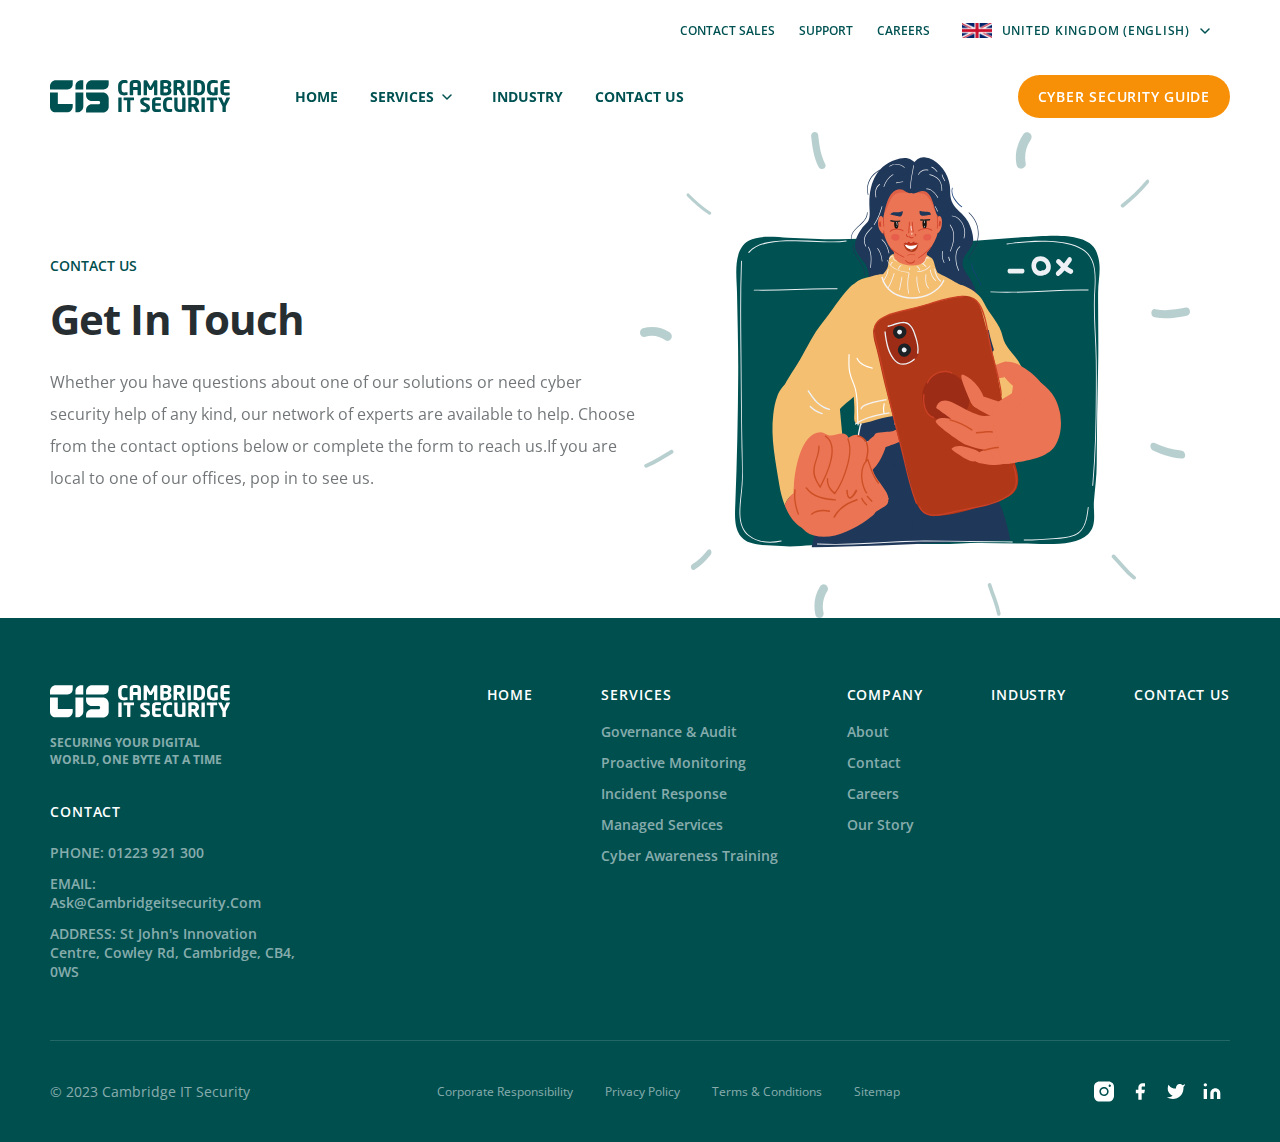
==== assets/pages/contact-us.html @ 880ae060 "#" ====
<!DOCTYPE html>
<html lang="en">

<head>
    <meta charset="UTF-8">
    <meta http-equiv="X-UA-Compatible" content="IE=edge">
    <meta name="viewport" content="width=device-width, initial-scale=1.0">
    <title>Cambridge It Security</title>
    <link rel="stylesheet" href="../scss/main.css">
</head>

<body class="dark">
    <svg xmlns="http://www.w3.org/2000/svg" style="display: none;">

        <symbol id="arrow_bottom" viewBox="0 0 10 6" fill="none">
            <path d="M1 1L5 5L9 1" stroke="currentColor" stroke-width="1.5" stroke-linecap="round"
                stroke-linejoin="round" />
        </symbol>
        <symbol id="arrow_top" viewBox="0 0 21 20" fill="none">
            <path d="M15.2363 12.5L10.2363 7.5L5.23633 12.5" stroke="currentColor" stroke-width="1.66667"
                stroke-linecap="round" stroke-linejoin="round" />
        </symbol>

        <!-- 
            usage
            <svg width="12" height="19">
                <use xlink:href="#facebook"></use>
            </svg>
         -->
    </svg>
    <div class="top_header">
        <div class="container">
            <div class="wrapper">
                <div class="top_links">
                    <a href="">contact sales</a>
                    <a href="">support</a>
                    <a href="">careers</a>
                </div>
                <div class="select_language">
                    <div class="btn">
                        <div class="flag">
                            <img src="../images/flag-en.png" alt="">
                        </div>
                        <span>united kingdom (English)</span>
                        <div class="arrow">
                            <svg width="10" height="6">
                                <use xlink:href="#arrow_bottom"></use>
                            </svg>
                        </div>
                    </div>
                    <ul class="dropdown">
                        <li>
                            <a href="">united kingdom (English)</a>
                        </li>
                        <li>
                            <a href="">united kingdom (English)</a>
                        </li>
                        <li>
                            <a href="">united kingdom (English)</a>
                        </li>
                    </ul>
                </div>
            </div>
        </div>
    </div>
    <header class="site_header">
        <div class="container">
            <div class="wrapper">
                <div class="toggle">
                    <span class="bars">
                        <span class="bar"></span><span class="bar"></span><span class="bar"></span>
                    </span>
                </div>
                <a href="../../index.html" class="site_logo">
                    <img src="../images/logo-light.svg" alt="">
                </a>
                <ul class="navbar">
                    <li class="nav_item">
                        <a href="../../index.html" class="nav_link">home</a>
                    </li>
                    <li class="nav_item">
                        <a href="./contact-us.html" class="nav_link">services
                            <div class="arrow">
                                <svg width="10" height="6">
                                    <use xlink:href="#arrow_bottom"></use>
                                </svg>
                            </div>
                            <div class="mega_menu">

                            </div>
                        </a>
                        <div class="dropdown"></div>
                    </li>
                    <li class="nav_item">
                        <a href="./industry.html" class="nav_link">Industry</a>
                    </li>
                    <li class="nav_item">
                        <a href="./contact-us.html" class="nav_link">contact us</a>
                    </li>
                </ul>
                <a href="" class="btn orange orange guide_btn">cyber security guide</a>
            </div>
        </div>
    </header>
    <div class="mobile_menu">
        <div class="inner">
            <div class="top">
                <div class="close_btn">
                    <svg xmlns="http://www.w3.org/2000/svg" width="20" viewBox="0 0 24 24" fill="none">
                        <g id="Menu / Close_LG">
                            <path id="Vector" d="M21 21L12 12M12 12L3 3M12 12L21.0001 3M12 12L3 21.0001"
                                stroke="#000000" stroke-width="2" stroke-linecap="round" stroke-linejoin="round" />
                        </g>
                    </svg>
                </div>
                <a href="" class="logo">
                    <img src="../images/logo-dark.svg" alt="">
                </a>
            </div>
            <div class="center">
                <div class="search_bar">
                    <form action="">
                        <div class="form_wrap">
                            <input type="search" placeholder="Ara..." value="">
                            <button type="submit">
                                <svg xmlns="http://www.w3.org/2000/svg" xmlns:xlink="http://www.w3.org/1999/xlink"
                                    width="20" version="1.1" x="0px" y="0px" viewBox="0 0 512 512" class="">
                                    <path
                                        d="M225.474,0C101.151,0,0,101.151,0,225.474c0,124.33,101.151,225.474,225.474,225.474    c124.33,0,225.474-101.144,225.474-225.474C450.948,101.151,349.804,0,225.474,0z M225.474,409.323    c-101.373,0-183.848-82.475-183.848-183.848S124.101,41.626,225.474,41.626s183.848,82.475,183.848,183.848    S326.847,409.323,225.474,409.323z"
                                        fill="currentColor" />
                                    <path
                                        d="M505.902,476.472L386.574,357.144c-8.131-8.131-21.299-8.131-29.43,0c-8.131,8.124-8.131,21.306,0,29.43l119.328,119.328    c4.065,4.065,9.387,6.098,14.715,6.098c5.321,0,10.649-2.033,14.715-6.098C514.033,497.778,514.033,484.596,505.902,476.472z"
                                        fill="currentColor" />
                                </svg>
                            </button>
                        </div>
                    </form>
                </div>
                <ul class="menu">
                    <li class="nav_item">
                        <a href="" class="nav_link">Lorem ipsum</a>
                    </li>
                    <li class="nav_item">
                        <a href="" class="nav_link">Lorem ipsum</a>
                    </li>
                    <li class="nav_item">
                        <a href="" class="nav_link">Lorem ipsum</a>
                    </li>
                    <li class="nav_item">
                        <a href="" class="nav_link">Lorem ipsum</a>
                    </li>
                    <li class="nav_item">
                        <a href="" class="nav_link">Lorem ipsum</a>
                    </li>
                    <li class="nav_item">
                        <a href="" class="nav_link">Lorem ipsum</a>
                    </li>
                </ul>
            </div>
        </div>
    </div>
    <main>
        <section class="getInTouch">
            <div class="container">
                <div class="wrapper">
                    <div class="col">
                        <div class="sec_title">
                            <h5>contact us</h5>
                            <h1>Get In Touch</h1>
                            <p>Whether you have questions about one of our solutions or need cyber security help of any
                                kind, our network of experts are available to help. Choose from the contact options
                                below or complete the form to reach us.If you are local to one of our offices, pop in to
                                see us.</p>
                        </div>
                    </div>
                    <div class="col">
                        <div class="image">
                            <img src="../images/contact.svg" alt="">
                        </div>
                    </div>
                </div>
            </div>
        </section>
    </main>
    <footer class="site_footer">
        <div class="foot_main">
            <div class="container">
                <div class="wrapper">
                    <div class="col first">
                        <div class="brand">
                            <img src="../images/logo-light.svg" alt="">
                            <p>Securing your digital <br> world, one byte at a time</p>
                        </div>
                        <div class="contactInfo">
                            <h5>cONTACT</h5>
                            <a href="">PHONE: 01223 921 300</a>
                            <a href="">EMAIL: ask@cambridgeitsecurity.com</a>
                            <p>ADDRESS: St John's innovation Centre, cowley rd, cambridge, cB4, 0WS</p>
                        </div>
                    </div>
                    <div class="col last">
                        <div class="menuItems">
                            <div class="menu">
                                <h5>home</h5>
                            </div>
                            <div class="menu">
                                <h5>servıces</h5>
                                <ul>
                                    <li>
                                        <a href="">Governance & Audit</a>
                                    </li>
                                    <li>
                                        <a href="">Proactive Monitoring</a>
                                    </li>
                                    <li>
                                        <a href="">Incident Response</a>
                                    </li>
                                    <li>
                                        <a href="">Managed Services</a>
                                    </li>
                                    <li>
                                        <a href="">Cyber Awareness Training</a>
                                    </li>
                                </ul>
                            </div>
                            <div class="menu">
                                <h5>Company</h5>
                                <ul>
                                    <li><a href="">About</a></li>
                                    <li><a href="">Contact</a></li>
                                    <li><a href="">Careers</a></li>
                                    <li><a href="">Our Story</a></li>
                                </ul>
                            </div>
                            <div class="menu">
                                <h5>Industry</h5>
                            </div>
                            <div class="menu">
                                <h5>contact us</h5>
                            </div>
                        </div>
                    </div>
                </div>
            </div>
        </div>
        <div class="foot_bottom">
            <div class="container">
                <div class="wrapper">
                    <div class="copyright">
                        <p>© 2023 cambridge ıT Security</p>
                    </div>
                    <ul class="bottomMenu">
                        <li>
                            <a href="">corporate Responsibility</a>
                        </li>
                        <li>
                            <a href="">privacy policy</a>
                        </li>
                        <li>
                            <a href="">terms & conditions</a>
                        </li>
                        <li>
                            <a href="">Sitemap</a>
                        </li>
                    </ul>
                    <div class="socialMedia">
                        <a href="">
                            <svg width="20" height="21" viewBox="0 0 20 21" fill="none"
                                xmlns="http://www.w3.org/2000/svg">
                                <path
                                    d="M14.6154 0.5H5.38461C3.957 0.501527 2.58828 1.06932 1.5788 2.0788C0.569324 3.08828 0.00152714 4.457 0 5.88461V15.1154C0.00152714 16.543 0.569324 17.9117 1.5788 18.9212C2.58828 19.9307 3.957 20.4985 5.38461 20.5H14.6154C16.043 20.4985 17.4117 19.9307 18.4212 18.9212C19.4307 17.9117 19.9985 16.543 20 15.1154V5.88461C19.9985 4.457 19.4307 3.08828 18.4212 2.0788C17.4117 1.06932 16.043 0.501527 14.6154 0.5ZM10 15.1154C9.08716 15.1154 8.19483 14.8447 7.43583 14.3376C6.67683 13.8304 6.08527 13.1096 5.73594 12.2662C5.38661 11.4229 5.29521 10.4949 5.4733 9.59958C5.65138 8.70429 6.09096 7.8819 6.73643 7.23643C7.3819 6.59096 8.20429 6.15138 9.09958 5.9733C9.99488 5.79521 10.9229 5.88661 11.7662 6.23594C12.6096 6.58527 13.3304 7.17683 13.8376 7.93583C14.3447 8.69483 14.6154 9.58716 14.6154 10.5C14.6141 11.7237 14.1274 12.8969 13.2622 13.7622C12.3969 14.6274 11.2237 15.1141 10 15.1154ZM15.7692 5.88461C15.541 5.88461 15.3179 5.81694 15.1282 5.69016C14.9384 5.56337 14.7905 5.38316 14.7032 5.17233C14.6159 4.96149 14.593 4.72949 14.6376 4.50566C14.6821 4.28184 14.792 4.07625 14.9533 3.91488C15.1147 3.75351 15.3203 3.64362 15.5441 3.59909C15.768 3.55457 15.9999 3.57742 16.2108 3.66475C16.4216 3.75209 16.6018 3.89998 16.7286 4.08973C16.8554 4.27948 16.9231 4.50256 16.9231 4.73077C16.9231 5.03679 16.8015 5.33027 16.5851 5.54666C16.3687 5.76305 16.0752 5.88461 15.7692 5.88461ZM13.0769 10.5C13.0769 11.1086 12.8965 11.7034 12.5584 12.2094C12.2203 12.7154 11.7397 13.1098 11.1775 13.3427C10.6153 13.5756 9.99659 13.6365 9.39972 13.5178C8.80286 13.3991 8.2546 13.106 7.82429 12.6757C7.39397 12.2454 7.10092 11.6971 6.9822 11.1003C6.86347 10.5034 6.92441 9.88475 7.15729 9.32251C7.39018 8.76028 7.78456 8.27973 8.29055 7.94163C8.79655 7.60354 9.39144 7.42308 10 7.42308C10.8161 7.42308 11.5987 7.74725 12.1757 8.32429C12.7527 8.90132 13.0769 9.68395 13.0769 10.5Z"
                                    fill="white" />
                            </svg>
                        </a>
                        <a href="">
                            <svg width="20" height="21" viewBox="0 0 20 21" fill="none"
                                xmlns="http://www.w3.org/2000/svg">
                                <path
                                    d="M15.0007 2.16699H12.5007C11.3956 2.16699 10.3358 2.60598 9.55437 3.38738C8.77297 4.16878 8.33398 5.22859 8.33398 6.33366V8.83366H5.83398V12.167H8.33398V18.8337H11.6673V12.167H14.1673L15.0007 8.83366H11.6673V6.33366C11.6673 6.11265 11.7551 5.90068 11.9114 5.7444C12.0677 5.58812 12.2796 5.50033 12.5007 5.50033H15.0007V2.16699Z"
                                    fill="white" />
                            </svg>
                        </a>
                        <a href="">
                            <svg width="20" height="21" viewBox="0 0 20 21" fill="none"
                                xmlns="http://www.w3.org/2000/svg">
                                <path
                                    d="M16.5506 4.27459C17.4857 3.99302 18.3693 3.56249 19.1673 2.99959C18.8847 4.16018 18.2845 5.21917 17.434 6.05792C17.4776 6.28592 17.4999 6.51747 17.5006 6.74959C17.5006 16.3329 8.33398 20.4996 0.833984 16.3329C2.90662 16.4154 4.95109 15.8312 6.66732 14.6663C1.38577 12.3189 1.47654 7.90527 1.99235 5.4996C2.209 4.48913 2.50065 3.83292 2.50065 3.83292C2.91163 4.41813 3.39014 4.94929 3.92453 5.41634C4.48489 5.90608 5.10669 6.32533 5.77649 6.66246C7.08505 7.3211 8.53618 7.6459 10.0007 7.60792V6.77459C9.9904 6.00987 10.2153 5.26045 10.6448 4.62769C11.0744 3.99493 11.6879 3.50935 12.4024 3.23664C13.1169 2.96392 13.8979 2.91722 14.6398 3.10286C15.3818 3.2885 16.0488 3.69752 16.5506 4.27459Z"
                                    fill="white" />
                            </svg>
                        </a>
                        <a href="">
                            <svg width="20" height="21" viewBox="0 0 20 21" fill="none"
                                xmlns="http://www.w3.org/2000/svg">
                                <path
                                    d="M16.8682 8.63146C15.9305 7.69378 14.6588 7.16699 13.3327 7.16699C12.0066 7.16699 10.7348 7.69378 9.79715 8.63146C8.85947 9.56914 8.33268 10.8409 8.33268 12.167V18.0003H11.666V12.167C11.666 11.725 11.8416 11.301 12.1542 10.9885C12.4667 10.6759 12.8907 10.5003 13.3327 10.5003C13.7747 10.5003 14.1986 10.6759 14.5112 10.9885C14.8238 11.301 14.9993 11.725 14.9993 12.167V18.0003H18.3327V12.167C18.3327 10.8409 17.8059 9.56914 16.8682 8.63146Z"
                                    fill="white" />
                                <path d="M4.99935 8.00033H1.66602V18.0003H4.99935V8.00033Z" fill="white" />
                                <path
                                    d="M3.33268 5.50033C4.25316 5.50033 4.99935 4.75413 4.99935 3.83366C4.99935 2.91318 4.25316 2.16699 3.33268 2.16699C2.41221 2.16699 1.66602 2.91318 1.66602 3.83366C1.66602 4.75413 2.41221 5.50033 3.33268 5.50033Z"
                                    fill="white" />
                            </svg>
                        </a>
                    </div>
                </div>
            </div>
        </div>
    </footer>
    <script src="../js/swiper-bundle.min.js"></script>
    <script src="https://cdnjs.cloudflare.com/ajax/libs/jquery/3.7.1/jquery.min.js"></script>
    <script src="../js/app.js"></script>
</body>

</html>
---- assets/scss/main.css ----
@import url("https://fonts.googleapis.com/css2?family=Open+Sans:ital,wght@0,300;0,400;0,500;0,600;0,700;1,300;1,400;1,500&display=swap");
*,
::after,
::before {
  box-sizing: border-box;
  text-decoration: none;
  margin: 0;
}

body {
  color: var(--base-color);
  font-family: "Open Sans", sans-serif;
}

body.overflow_hidden {
  overflow: hidden;
}

input,
select,
textarea,
button {
  font: inherit;
}

input:focus,
textarea:focus,
select:focus {
  outline: none;
}

ul {
  padding: 0;
  margin: 0;
}

li {
  list-style: none;
}

u {
  text-decoration: underline;
}

a {
  cursor: pointer;
  text-decoration: none;
  transition: 0.2s;
  color: currentColor;
}

button {
  cursor: pointer;
  transition: 0.2s;
  background-color: transparent;
  border: unset;
}

img {
  max-width: 100%;
  display: block;
}

.wrapper {
  display: flex;
  flex-wrap: wrap;
}

h1 {
  font-size: 36px;
  font-weight: 600;
}

.container {
  width: 100%;
  margin: 0 auto;
}

@media (max-width: 576px) {
  .container {
    max-width: 100%;
    padding: 0 16px;
  }
}
@media (min-width: 576px) {
  .container {
    max-width: 565px;
  }
}
@media (min-width: 769px) {
  .container {
    max-width: 730px;
  }
}
@media (min-width: 992px) {
  .container {
    max-width: 970px;
  }
}
@media (min-width: 1200px) {
  .container {
    max-width: 1180px;
  }
}
:root {
  --base-color: var(--grey-light);
  --grey-light: #272e32;
  --dark-black: #D6DFE3;
  --blue: #0082ab;
  --orange: #c75e00;
  --orange-light: #f79007;
  --green: #004F4F;
}

.btn {
  display: inline-flex;
  align-items: center;
  justify-content: center;
  padding: 12px 20px;
  font-size: 14px;
  font-weight: 400;
  letter-spacing: 0.77px;
  border-radius: 99px;
  text-transform: uppercase;
  color: white;
}
.btn.orange {
  background-color: var(--orange-light);
}
.btn.orange:hover {
  background-color: var(--orange);
}
.btn.blue {
  background-color: var(--blue);
}
.btn.blue:hover {
  background-color: #0b6f8d;
}

@font-face {
  font-family: swiper-icons;
  src: url("data:application/font-woff;charset=utf-8;base64, [base64]//wADZ2x5ZgAAAywAAADMAAAD2MHtryVoZWFkAAABbAAAADAAAAA2E2+eoWhoZWEAAAGcAAAAHwAAACQC9gDzaG10eAAAAigAAAAZAAAArgJkABFsb2NhAAAC0AAAAFoAAABaFQAUGG1heHAAAAG8AAAAHwAAACAAcABAbmFtZQAAA/gAAAE5AAACXvFdBwlwb3N0AAAFNAAAAGIAAACE5s74hXjaY2BkYGAAYpf5Hu/j+W2+MnAzMYDAzaX6QjD6/4//Bxj5GA8AuRwMYGkAPywL13jaY2BkYGA88P8Agx4j+/8fQDYfA1AEBWgDAIB2BOoAeNpjYGRgYNBh4GdgYgABEMnIABJzYNADCQAACWgAsQB42mNgYfzCOIGBlYGB0YcxjYGBwR1Kf2WQZGhhYGBiYGVmgAFGBiQQkOaawtDAoMBQxXjg/wEGPcYDDA4wNUA2CCgwsAAAO4EL6gAAeNpj2M0gyAACqxgGNWBkZ2D4/wMA+xkDdgAAAHjaY2BgYGaAYBkGRgYQiAHyGMF8FgYHIM3DwMHABGQrMOgyWDLEM1T9/w8UBfEMgLzE////P/5//f/V/xv+r4eaAAeMbAxwIUYmIMHEgKYAYjUcsDAwsLKxc3BycfPw8jEQA/[base64]/uznmfPFBNODM2K7MTQ45YEAZqGP81AmGGcF3iPqOop0r1SPTaTbVkfUe4HXj97wYE+yNwWYxwWu4v1ugWHgo3S1XdZEVqWM7ET0cfnLGxWfkgR42o2PvWrDMBSFj/IHLaF0zKjRgdiVMwScNRAoWUoH78Y2icB/yIY09An6AH2Bdu/UB+yxopYshQiEvnvu0dURgDt8QeC8PDw7Fpji3fEA4z/PEJ6YOB5hKh4dj3EvXhxPqH/SKUY3rJ7srZ4FZnh1PMAtPhwP6fl2PMJMPDgeQ4rY8YT6Gzao0eAEA409DuggmTnFnOcSCiEiLMgxCiTI6Cq5DZUd3Qmp10vO0LaLTd2cjN4fOumlc7lUYbSQcZFkutRG7g6JKZKy0RmdLY680CDnEJ+UMkpFFe1RN7nxdVpXrC4aTtnaurOnYercZg2YVmLN/d/gczfEimrE/fs/bOuq29Zmn8tloORaXgZgGa78yO9/cnXm2BpaGvq25Dv9S4E9+5SIc9PqupJKhYFSSl47+Qcr1mYNAAAAeNptw0cKwkAAAMDZJA8Q7OUJvkLsPfZ6zFVERPy8qHh2YER+3i/BP83vIBLLySsoKimrqKqpa2hp6+jq6RsYGhmbmJqZSy0sraxtbO3sHRydnEMU4uR6yx7JJXveP7WrDycAAAAAAAH//wACeNpjYGRgYOABYhkgZgJCZgZNBkYGLQZtIJsFLMYAAAw3ALgAeNolizEKgDAQBCchRbC2sFER0YD6qVQiBCv/H9ezGI6Z5XBAw8CBK/m5iQQVauVbXLnOrMZv2oLdKFa8Pjuru2hJzGabmOSLzNMzvutpB3N42mNgZGBg4GKQYzBhYMxJLMlj4GBgAYow/P/PAJJhLM6sSoWKfWCAAwDAjgbRAAB42mNgYGBkAIIbCZo5IPrmUn0hGA0AO8EFTQAA");
  font-weight: 400;
  font-style: normal;
}
:root {
  --swiper-theme-color:#007aff;
}

.swiper, swiper-container {
  margin-left: auto;
  margin-right: auto;
  position: relative;
  overflow: hidden;
  list-style: none;
  padding: 0;
  z-index: 1;
  display: block;
}

.swiper-vertical > .swiper-wrapper {
  flex-direction: column;
}

.swiper-wrapper {
  position: relative;
  width: 100%;
  height: 100%;
  z-index: 1;
  display: flex;
  transition-property: transform;
  transition-timing-function: var(--swiper-wrapper-transition-timing-function, initial);
  box-sizing: content-box;
}

.swiper-android .swiper-slide, .swiper-wrapper {
  transform: translate3d(0px, 0, 0);
}

.swiper-horizontal {
  touch-action: pan-y;
}

.swiper-vertical {
  touch-action: pan-x;
}

.swiper-slide, swiper-slide {
  flex-shrink: 0;
  width: 100%;
  height: 100%;
  position: relative;
  transition-property: transform;
  display: block;
}

.swiper-slide-invisible-blank {
  visibility: hidden;
}

.swiper-autoheight, .swiper-autoheight .swiper-slide {
  height: auto;
}

.swiper-autoheight .swiper-wrapper {
  align-items: flex-start;
  transition-property: transform, height;
}

.swiper-backface-hidden .swiper-slide {
  transform: translateZ(0);
  backface-visibility: hidden;
}

.swiper-3d.swiper-css-mode .swiper-wrapper {
  perspective: 1200px;
}

.swiper-3d .swiper-wrapper {
  transform-style: preserve-3d;
}

.swiper-3d {
  perspective: 1200px;
}

.swiper-3d .swiper-cube-shadow, .swiper-3d .swiper-slide, .swiper-3d .swiper-slide-shadow, .swiper-3d .swiper-slide-shadow-bottom, .swiper-3d .swiper-slide-shadow-left, .swiper-3d .swiper-slide-shadow-right, .swiper-3d .swiper-slide-shadow-top {
  transform-style: preserve-3d;
}

.swiper-3d .swiper-slide-shadow, .swiper-3d .swiper-slide-shadow-bottom, .swiper-3d .swiper-slide-shadow-left, .swiper-3d .swiper-slide-shadow-right, .swiper-3d .swiper-slide-shadow-top {
  position: absolute;
  left: 0;
  top: 0;
  width: 100%;
  height: 100%;
  pointer-events: none;
  z-index: 10;
}

.swiper-3d .swiper-slide-shadow {
  background: rgba(0, 0, 0, 0.15);
}

.swiper-3d .swiper-slide-shadow-left {
  background-image: linear-gradient(to left, rgba(0, 0, 0, 0.5), rgba(0, 0, 0, 0));
}

.swiper-3d .swiper-slide-shadow-right {
  background-image: linear-gradient(to right, rgba(0, 0, 0, 0.5), rgba(0, 0, 0, 0));
}

.swiper-3d .swiper-slide-shadow-top {
  background-image: linear-gradient(to top, rgba(0, 0, 0, 0.5), rgba(0, 0, 0, 0));
}

.swiper-3d .swiper-slide-shadow-bottom {
  background-image: linear-gradient(to bottom, rgba(0, 0, 0, 0.5), rgba(0, 0, 0, 0));
}

.swiper-css-mode > .swiper-wrapper {
  overflow: auto;
  scrollbar-width: none;
  -ms-overflow-style: none;
}

.swiper-css-mode > .swiper-wrapper::-webkit-scrollbar {
  display: none;
}

.swiper-css-mode > .swiper-wrapper > .swiper-slide {
  scroll-snap-align: start start;
}

.swiper-horizontal.swiper-css-mode > .swiper-wrapper {
  scroll-snap-type: x mandatory;
}

.swiper-vertical.swiper-css-mode > .swiper-wrapper {
  scroll-snap-type: y mandatory;
}

.swiper-centered > .swiper-wrapper::before {
  content: "";
  flex-shrink: 0;
  order: 9999;
}

.swiper-centered > .swiper-wrapper > .swiper-slide {
  scroll-snap-align: center center;
  scroll-snap-stop: always;
}

.swiper-centered.swiper-horizontal > .swiper-wrapper > .swiper-slide:first-child {
  margin-inline-start: var(--swiper-centered-offset-before);
}

.swiper-centered.swiper-horizontal > .swiper-wrapper::before {
  height: 100%;
  min-height: 1px;
  width: var(--swiper-centered-offset-after);
}

.swiper-centered.swiper-vertical > .swiper-wrapper > .swiper-slide:first-child {
  margin-block-start: var(--swiper-centered-offset-before);
}

.swiper-centered.swiper-vertical > .swiper-wrapper::before {
  width: 100%;
  min-width: 1px;
  height: var(--swiper-centered-offset-after);
}

.swiper-lazy-preloader {
  width: 42px;
  height: 42px;
  position: absolute;
  left: 50%;
  top: 50%;
  margin-left: -21px;
  margin-top: -21px;
  z-index: 10;
  transform-origin: 50%;
  box-sizing: border-box;
  border: 4px solid var(--swiper-preloader-color, var(--swiper-theme-color));
  border-radius: 50%;
  border-top-color: transparent;
}

.swiper-watch-progress .swiper-slide-visible .swiper-lazy-preloader, .swiper:not(.swiper-watch-progress) .swiper-lazy-preloader, swiper-container:not(.swiper-watch-progress) .swiper-lazy-preloader {
  animation: swiper-preloader-spin 1s infinite linear;
}

.swiper-lazy-preloader-white {
  --swiper-preloader-color:#fff;
}

.swiper-lazy-preloader-black {
  --swiper-preloader-color:#000;
}

@keyframes swiper-preloader-spin {
  0% {
    transform: rotate(0deg);
  }
  100% {
    transform: rotate(360deg);
  }
}
.swiper-virtual .swiper-slide {
  -webkit-backface-visibility: hidden;
  transform: translateZ(0);
}

.swiper-virtual.swiper-css-mode .swiper-wrapper::after {
  content: "";
  position: absolute;
  left: 0;
  top: 0;
  pointer-events: none;
}

.swiper-virtual.swiper-css-mode.swiper-horizontal .swiper-wrapper::after {
  height: 1px;
  width: var(--swiper-virtual-size);
}

.swiper-virtual.swiper-css-mode.swiper-vertical .swiper-wrapper::after {
  width: 1px;
  height: var(--swiper-virtual-size);
}

:root {
  --swiper-navigation-size:44px;
}

.swiper-button-next, .swiper-button-prev {
  position: absolute;
  top: var(--swiper-navigation-top-offset, 50%);
  width: calc(var(--swiper-navigation-size) / 44 * 27);
  height: var(--swiper-navigation-size);
  margin-top: calc(0px - var(--swiper-navigation-size) / 2);
  z-index: 10;
  cursor: pointer;
  display: flex;
  align-items: center;
  justify-content: center;
  color: var(--swiper-navigation-color, var(--swiper-theme-color));
}

.swiper-button-next.swiper-button-disabled, .swiper-button-prev.swiper-button-disabled {
  opacity: 0.35;
  cursor: auto;
  pointer-events: none;
}

.swiper-button-next.swiper-button-hidden, .swiper-button-prev.swiper-button-hidden {
  opacity: 0;
  cursor: auto;
  pointer-events: none;
}

.swiper-navigation-disabled .swiper-button-next, .swiper-navigation-disabled .swiper-button-prev {
  display: none !important;
}

.swiper-button-next:after, .swiper-button-prev:after {
  font-family: swiper-icons;
  font-size: var(--swiper-navigation-size);
  text-transform: none !important;
  letter-spacing: 0;
  font-variant: initial;
  line-height: 1;
}

.swiper-button-prev, .swiper-rtl .swiper-button-next {
  left: var(--swiper-navigation-sides-offset, 10px);
  right: auto;
}

.swiper-button-prev:after, .swiper-rtl .swiper-button-next:after {
  content: "prev";
}

.swiper-button-next, .swiper-rtl .swiper-button-prev {
  right: var(--swiper-navigation-sides-offset, 10px);
  left: auto;
}

.swiper-button-next:after, .swiper-rtl .swiper-button-prev:after {
  content: "next";
}

.swiper-button-lock {
  display: none;
}

.swiper-pagination {
  position: absolute;
  text-align: center;
  transition: 0.3s opacity;
  transform: translate3d(0, 0, 0);
  z-index: 10;
}

.swiper-pagination.swiper-pagination-hidden {
  opacity: 0;
}

.swiper-pagination-disabled > .swiper-pagination, .swiper-pagination.swiper-pagination-disabled {
  display: none !important;
}

.swiper-horizontal > .swiper-pagination-bullets, .swiper-pagination-bullets.swiper-pagination-horizontal, .swiper-pagination-custom, .swiper-pagination-fraction {
  bottom: var(--swiper-pagination-bottom, 8px);
  top: var(--swiper-pagination-top, auto);
  left: 0;
  width: 100%;
}

.swiper-pagination-bullets-dynamic {
  overflow: hidden;
  font-size: 0;
}

.swiper-pagination-bullets-dynamic .swiper-pagination-bullet {
  transform: scale(0.33);
  position: relative;
}

.swiper-pagination-bullets-dynamic .swiper-pagination-bullet-active {
  transform: scale(1);
}

.swiper-pagination-bullets-dynamic .swiper-pagination-bullet-active-main {
  transform: scale(1);
}

.swiper-pagination-bullets-dynamic .swiper-pagination-bullet-active-prev {
  transform: scale(0.66);
}

.swiper-pagination-bullets-dynamic .swiper-pagination-bullet-active-prev-prev {
  transform: scale(0.33);
}

.swiper-pagination-bullets-dynamic .swiper-pagination-bullet-active-next {
  transform: scale(0.66);
}

.swiper-pagination-bullets-dynamic .swiper-pagination-bullet-active-next-next {
  transform: scale(0.33);
}

.swiper-pagination-bullet {
  width: var(--swiper-pagination-bullet-width, var(--swiper-pagination-bullet-size, 8px));
  height: var(--swiper-pagination-bullet-height, var(--swiper-pagination-bullet-size, 8px));
  display: inline-block;
  border-radius: var(--swiper-pagination-bullet-border-radius, 50%);
  background: var(--swiper-pagination-bullet-inactive-color, #000);
  opacity: var(--swiper-pagination-bullet-inactive-opacity, 0.2);
}

button.swiper-pagination-bullet {
  border: none;
  margin: 0;
  padding: 0;
  box-shadow: none;
  -webkit-appearance: none;
  -moz-appearance: none;
       appearance: none;
}

.swiper-pagination-clickable .swiper-pagination-bullet {
  cursor: pointer;
}

.swiper-pagination-bullet:only-child {
  display: none !important;
}

.swiper-pagination-bullet-active {
  opacity: var(--swiper-pagination-bullet-opacity, 1);
  background: var(--swiper-pagination-color, var(--swiper-theme-color));
}

.swiper-pagination-vertical.swiper-pagination-bullets, .swiper-vertical > .swiper-pagination-bullets {
  right: var(--swiper-pagination-right, 8px);
  left: var(--swiper-pagination-left, auto);
  top: 50%;
  transform: translate3d(0px, -50%, 0);
}

.swiper-pagination-vertical.swiper-pagination-bullets .swiper-pagination-bullet, .swiper-vertical > .swiper-pagination-bullets .swiper-pagination-bullet {
  margin: var(--swiper-pagination-bullet-vertical-gap, 6px) 0;
  display: block;
}

.swiper-pagination-vertical.swiper-pagination-bullets.swiper-pagination-bullets-dynamic, .swiper-vertical > .swiper-pagination-bullets.swiper-pagination-bullets-dynamic {
  top: 50%;
  transform: translateY(-50%);
  width: 8px;
}

.swiper-pagination-vertical.swiper-pagination-bullets.swiper-pagination-bullets-dynamic .swiper-pagination-bullet, .swiper-vertical > .swiper-pagination-bullets.swiper-pagination-bullets-dynamic .swiper-pagination-bullet {
  display: inline-block;
  transition: 0.2s transform, 0.2s top;
}

.swiper-horizontal > .swiper-pagination-bullets .swiper-pagination-bullet, .swiper-pagination-horizontal.swiper-pagination-bullets .swiper-pagination-bullet {
  margin: 0 var(--swiper-pagination-bullet-horizontal-gap, 4px);
}

.swiper-horizontal > .swiper-pagination-bullets.swiper-pagination-bullets-dynamic, .swiper-pagination-horizontal.swiper-pagination-bullets.swiper-pagination-bullets-dynamic {
  left: 50%;
  transform: translateX(-50%);
  white-space: nowrap;
}

.swiper-horizontal > .swiper-pagination-bullets.swiper-pagination-bullets-dynamic .swiper-pagination-bullet, .swiper-pagination-horizontal.swiper-pagination-bullets.swiper-pagination-bullets-dynamic .swiper-pagination-bullet {
  transition: 0.2s transform, 0.2s left;
}

.swiper-horizontal.swiper-rtl > .swiper-pagination-bullets-dynamic .swiper-pagination-bullet, :host(.swiper-horizontal.swiper-rtl) .swiper-pagination-bullets-dynamic .swiper-pagination-bullet {
  transition: 0.2s transform, 0.2s right;
}

.swiper-pagination-fraction {
  color: var(--swiper-pagination-fraction-color, inherit);
}

.swiper-pagination-progressbar {
  background: var(--swiper-pagination-progressbar-bg-color, rgba(0, 0, 0, 0.25));
  position: absolute;
}

.swiper-pagination-progressbar .swiper-pagination-progressbar-fill {
  background: var(--swiper-pagination-color, var(--swiper-theme-color));
  position: absolute;
  left: 0;
  top: 0;
  width: 100%;
  height: 100%;
  transform: scale(0);
  transform-origin: left top;
}

.swiper-rtl .swiper-pagination-progressbar .swiper-pagination-progressbar-fill {
  transform-origin: right top;
}

.swiper-horizontal > .swiper-pagination-progressbar, .swiper-pagination-progressbar.swiper-pagination-horizontal, .swiper-pagination-progressbar.swiper-pagination-vertical.swiper-pagination-progressbar-opposite, .swiper-vertical > .swiper-pagination-progressbar.swiper-pagination-progressbar-opposite {
  width: 100%;
  height: var(--swiper-pagination-progressbar-size, 4px);
  left: 0;
  top: 0;
}

.swiper-horizontal > .swiper-pagination-progressbar.swiper-pagination-progressbar-opposite, .swiper-pagination-progressbar.swiper-pagination-horizontal.swiper-pagination-progressbar-opposite, .swiper-pagination-progressbar.swiper-pagination-vertical, .swiper-vertical > .swiper-pagination-progressbar {
  width: var(--swiper-pagination-progressbar-size, 4px);
  height: 100%;
  left: 0;
  top: 0;
}

.swiper-pagination-lock {
  display: none;
}

.swiper-scrollbar {
  border-radius: var(--swiper-scrollbar-border-radius, 10px);
  position: relative;
  -ms-touch-action: none;
  background: var(--swiper-scrollbar-bg-color, rgba(0, 0, 0, 0.1));
}

.swiper-scrollbar-disabled > .swiper-scrollbar, .swiper-scrollbar.swiper-scrollbar-disabled {
  display: none !important;
}

.swiper-horizontal > .swiper-scrollbar, .swiper-scrollbar.swiper-scrollbar-horizontal {
  position: absolute;
  left: var(--swiper-scrollbar-sides-offset, 1%);
  bottom: var(--swiper-scrollbar-bottom, 4px);
  top: var(--swiper-scrollbar-top, auto);
  z-index: 50;
  height: var(--swiper-scrollbar-size, 4px);
  width: calc(100% - 2 * var(--swiper-scrollbar-sides-offset, 1%));
}

.swiper-scrollbar.swiper-scrollbar-vertical, .swiper-vertical > .swiper-scrollbar {
  position: absolute;
  left: var(--swiper-scrollbar-left, auto);
  right: var(--swiper-scrollbar-right, 4px);
  top: var(--swiper-scrollbar-sides-offset, 1%);
  z-index: 50;
  width: var(--swiper-scrollbar-size, 4px);
  height: calc(100% - 2 * var(--swiper-scrollbar-sides-offset, 1%));
}

.swiper-scrollbar-drag {
  height: 100%;
  width: 100%;
  position: relative;
  background: var(--swiper-scrollbar-drag-bg-color, rgba(0, 0, 0, 0.5));
  border-radius: var(--swiper-scrollbar-border-radius, 10px);
  left: 0;
  top: 0;
}

.swiper-scrollbar-cursor-drag {
  cursor: move;
}

.swiper-scrollbar-lock {
  display: none;
}

.swiper-zoom-container {
  width: 100%;
  height: 100%;
  display: flex;
  justify-content: center;
  align-items: center;
  text-align: center;
}

.swiper-zoom-container > canvas, .swiper-zoom-container > img, .swiper-zoom-container > svg {
  max-width: 100%;
  max-height: 100%;
  -o-object-fit: contain;
     object-fit: contain;
}

.swiper-slide-zoomed {
  cursor: move;
  touch-action: none;
}

.swiper .swiper-notification, swiper-container .swiper-notification {
  position: absolute;
  left: 0;
  top: 0;
  pointer-events: none;
  opacity: 0;
  z-index: -1000;
}

.swiper-free-mode > .swiper-wrapper {
  transition-timing-function: ease-out;
  margin: 0 auto;
}

.swiper-grid > .swiper-wrapper {
  flex-wrap: wrap;
}

.swiper-grid-column > .swiper-wrapper {
  flex-wrap: wrap;
  flex-direction: column;
}

.swiper-fade.swiper-free-mode .swiper-slide {
  transition-timing-function: ease-out;
}

.swiper-fade .swiper-slide {
  pointer-events: none;
  transition-property: opacity;
}

.swiper-fade .swiper-slide .swiper-slide {
  pointer-events: none;
}

.swiper-fade .swiper-slide-active, .swiper-fade .swiper-slide-active .swiper-slide-active {
  pointer-events: auto;
}

.swiper-cube {
  overflow: visible;
}

.swiper-cube .swiper-slide {
  pointer-events: none;
  backface-visibility: hidden;
  z-index: 1;
  visibility: hidden;
  transform-origin: 0 0;
  width: 100%;
  height: 100%;
}

.swiper-cube .swiper-slide .swiper-slide {
  pointer-events: none;
}

.swiper-cube.swiper-rtl .swiper-slide {
  transform-origin: 100% 0;
}

.swiper-cube .swiper-slide-active, .swiper-cube .swiper-slide-active .swiper-slide-active {
  pointer-events: auto;
}

.swiper-cube .swiper-slide-active, .swiper-cube .swiper-slide-next, .swiper-cube .swiper-slide-next + .swiper-slide, .swiper-cube .swiper-slide-prev {
  pointer-events: auto;
  visibility: visible;
}

.swiper-cube .swiper-slide-shadow-bottom, .swiper-cube .swiper-slide-shadow-left, .swiper-cube .swiper-slide-shadow-right, .swiper-cube .swiper-slide-shadow-top {
  z-index: 0;
  backface-visibility: hidden;
}

.swiper-cube .swiper-cube-shadow {
  position: absolute;
  left: 0;
  bottom: 0px;
  width: 100%;
  height: 100%;
  opacity: 0.6;
  z-index: 0;
}

.swiper-cube .swiper-cube-shadow:before {
  content: "";
  background: #000;
  position: absolute;
  left: 0;
  top: 0;
  bottom: 0;
  right: 0;
  filter: blur(50px);
}

.swiper-flip {
  overflow: visible;
}

.swiper-flip .swiper-slide {
  pointer-events: none;
  backface-visibility: hidden;
  z-index: 1;
}

.swiper-flip .swiper-slide .swiper-slide {
  pointer-events: none;
}

.swiper-flip .swiper-slide-active, .swiper-flip .swiper-slide-active .swiper-slide-active {
  pointer-events: auto;
}

.swiper-flip .swiper-slide-shadow-bottom, .swiper-flip .swiper-slide-shadow-left, .swiper-flip .swiper-slide-shadow-right, .swiper-flip .swiper-slide-shadow-top {
  z-index: 0;
  backface-visibility: hidden;
}

.swiper-creative .swiper-slide {
  backface-visibility: hidden;
  overflow: hidden;
  transition-property: transform, opacity, height;
}

.swiper-cards {
  overflow: visible;
}

.swiper-cards .swiper-slide {
  transform-origin: center bottom;
  backface-visibility: hidden;
  overflow: hidden;
}

.toggle {
  writing-mode: lr;
  display: flex;
  align-items: center;
  justify-content: center;
  cursor: pointer;
}
.toggle .bars {
  display: flex;
  flex-direction: column;
  align-items: center;
  justify-content: center;
  width: 100%;
  height: 100%;
}
.toggle .bar {
  display: inline-block;
  width: 100%;
  width: 30px;
  height: 2px;
  margin: 3px 0;
  transform: none;
  transition: 0.2s cubic-bezier(0.165, 0.84, 0.44, 1);
}
.toggle .bar::before {
  content: "";
  width: 100%;
  height: 2.2px;
  background-color: currentColor;
  border-radius: 5px;
  display: block;
  margin-left: auto;
}
.toggle.opened .bar:nth-child(2) {
  opacity: 0;
}
.toggle.opened .bar:nth-child(1) {
  transform: rotate(45deg);
  margin-bottom: -5px;
}
.toggle.opened .bar:nth-child(1)::before {
  width: 100%;
}
.toggle.opened .bar:nth-child(3) {
  transform: rotate(-45deg);
  margin-top: -5px;
}

.sec_title {
  margin-bottom: 60px;
  text-align: center;
  max-width: 596px;
  margin: 0 auto;
}
.sec_title .logo {
  display: inline-block;
  width: 80px;
  margin-bottom: 16px;
}
.sec_title h5 {
  font-size: 14px;
  font-weight: 600;
  color: var(--green);
  text-transform: uppercase;
  margin-bottom: 12px;
}
.sec_title h1 {
  font-size: 36px;
  font-weight: 600;
  line-height: 1.5;
  letter-spacing: -0.9px;
  margin-bottom: 16px;
}
.sec_title p {
  opacity: 0.65;
}
.sec_title .flex {
  display: flex;
  align-items: center;
  justify-content: space-between;
  border-bottom: 1px solid currentColor;
}

@media (max-width: 768px) {
  .sec_title .flex {
    flex-wrap: wrap;
    gap: 12px;
  }
  .sec_title h1 {
    font-size: 36px;
    line-height: 1.2;
  }
}
.top_header {
  position: relative;
  z-index: 99;
  color: white;
  padding: 10px 0;
}
.top_header .wrapper {
  justify-content: flex-end;
  align-items: center;
}
.top_header .top_links {
  display: flex;
  align-items: center;
}
.top_header .top_links a {
  padding: 5px 12px;
  text-transform: uppercase;
  font-size: 12px;
  font-weight: 600;
}
.top_header .select_language {
  position: relative;
  color: currentColor;
}
.top_header .select_language .btn {
  gap: 10px;
  cursor: pointer;
  color: currentColor;
}
.top_header .select_language .btn span {
  font-size: 12px;
  font-weight: 600;
}
.top_header .select_language .btn.active .arrow {
  transform: rotate(180deg);
}
.top_header .select_language .btn .arrow svg {
  display: block;
  transition: 0.1s;
}
.top_header .select_language .flag {
  width: 30px;
}
.top_header .select_language .flag img {
  width: 100%;
}
.top_header .select_language .dropdown {
  display: none;
  position: absolute;
  top: 100%;
  right: 30px;
  background-color: white;
  color: var(--base-color);
  padding: 5px;
  border-radius: 10px;
  z-index: 99;
}
.top_header .select_language .dropdown a {
  display: block;
  padding: 5px 10px;
}

.site_header {
  position: sticky;
  top: 0;
  left: 0;
  z-index: 98;
  transition: 0.1s;
  padding: 10px 0;
}
.site_header.scroll_down {
  background-color: var(--base-color);
  top: 0;
}
.site_header .wrapper {
  align-items: center;
}
.site_header .site_logo {
  display: block;
  width: 180px;
  transition: 0s;
}
.site_header .navbar {
  display: flex;
  align-items: center;
  margin-left: 49px;
}
.site_header .navbar .nav_link {
  font-size: 14px;
  font-weight: 700;
  text-transform: uppercase;
  padding: 16px;
  display: flex;
  align-items: center;
  gap: 8px;
}
.site_header .navbar .nav_link svg {
  display: block;
}
.site_header .guide_btn {
  margin-left: auto;
  font-weight: 600;
}
.site_header .toggle {
  color: white;
}

.mobile_menu {
  position: fixed;
  top: 0;
  left: 0;
  height: 100vh;
  width: 100%;
  z-index: 9999;
  background-color: rgba(0, 0, 0, 0.6);
  transition: all 0.35s;
  opacity: 0;
  visibility: hidden;
}
.mobile_menu.opened {
  opacity: 1;
  visibility: visible;
}
.mobile_menu.opened .inner {
  transform: translateX(0%);
}
.mobile_menu .inner {
  width: 300px;
  max-width: 82%;
  height: 100%;
  background-color: white;
  transform: translateX(-100%);
  transition: all 0.35s;
}
.mobile_menu .top {
  position: relative;
  text-align: center;
  padding: 10px;
}
.mobile_menu .top .close_btn {
  position: absolute;
  left: 10px;
  top: 10px;
}
.mobile_menu .top .logo {
  display: inline-block;
  width: 150px;
}
.mobile_menu .top .logo img {
  width: 100%;
}
.mobile_menu .search_bar {
  position: relative;
  margin: 0 10px;
}
.mobile_menu .search_bar .form_wrap {
  display: flex;
  align-items: center;
}
.mobile_menu .search_bar button {
  color: currentColor;
  position: absolute;
  right: 12px;
}
.mobile_menu .search_bar svg {
  width: 20px;
  height: auto;
  display: block;
}
.mobile_menu .search_bar svg path {
  fill: currentColor;
}
.mobile_menu .search_bar input {
  width: 100%;
  height: 40px;
  padding: 12px;
  font-size: 15px;
  border-radius: 4px;
  font-family: Gotham;
  border: 1px solid var(--base-color);
}
.mobile_menu .menu {
  font-size: 19px;
  font-weight: 600;
  position: relative;
  overflow: hidden;
}
.mobile_menu .menu .nav_link {
  font-size: 17px;
  font-weight: 500;
  padding: 10px 15px;
  font-family: Gotham;
}
.mobile_menu .menu .nav_link .arrow_right {
  width: 19px;
  height: 27px;
  transform: rotate(180deg);
}
.mobile_menu .menu .dropdown .nav_link {
  display: flex;
  align-items: center;
  justify-content: space-between;
}
.mobile_menu .menu .dropdown_menu {
  position: absolute;
  left: 0;
  top: 0;
  z-index: 3;
  background-color: white;
  width: 100%;
  height: 100%;
  transform: translateX(120%);
  transition: all 0.35s;
}
.mobile_menu .menu .dropdown_menu a {
  display: block;
  padding: 10px 15px;
  color: var(--text-color);
}
.mobile_menu .menu .dropdown_menu.opened {
  transform: translateX(0%);
}
.mobile_menu .menu .back_btn {
  display: flex;
  align-items: center;
  gap: 6px;
  cursor: pointer;
  padding: 10px;
  font-size: 16px;
}
.mobile_menu .menu .back_btn img {
  width: 24px;
  height: 24px;
}
.mobile_menu .menu a {
  display: block;
  color: currentColor;
}
.mobile_menu .action_list {
  padding: 15px;
  display: flex;
  flex-wrap: wrap;
  gap: 7px;
}
.mobile_menu .action_list .action_item {
  width: 100%;
}

.light .site_header {
  color: white;
}
.light .site_header .site_logo {
  filter: brightness(0) saturate(100%) invert(26%) sepia(19%) saturate(3004%) hue-rotate(140deg) brightness(88%) contrast(101%);
}
.light .top_header {
  color: white;
}

.dark .site_header {
  color: #005252;
}
.dark .site_header .site_logo {
  filter: brightness(0) saturate(100%) invert(24%) sepia(27%) saturate(1552%) hue-rotate(133deg) brightness(96%) contrast(101%);
}
.dark .site_header.scroll_down {
  color: white;
}
.dark .site_header.scroll_down .site_logo {
  filter: brightness(0) saturate(100%) invert(93%) sepia(0%) saturate(7500%) hue-rotate(118deg) brightness(107%) contrast(110%);
}
.dark .top_header {
  color: #005252;
}

@media (min-width: 992px) {
  .mobile_menu {
    display: none;
  }
  .site_header .toggle {
    display: none;
  }
}
@media (max-width: 992px) {
  .top_header {
    display: none;
  }
  .site_header {
    padding: 20px 0;
  }
  .site_header .site_logo {
    display: block;
    width: 162px;
  }
  .site_header .navbar {
    display: none;
  }
  .site_header .guide_btn {
    display: none;
  }
  .site_header .toggle {
    position: absolute;
    left: 0;
  }
  .site_header .wrapper {
    justify-content: center;
    position: relative;
  }
}
.site_footer {
  background-color: var(--green);
  font-size: 14px;
  font-weight: 600;
  color: rgba(255, 255, 255, 0.54);
}
.site_footer .wrapper {
  justify-content: space-between;
}
.site_footer .foot_main {
  padding: 67px 0 53px;
}
.site_footer .foot_main .col.first {
  width: 30%;
}
.site_footer .foot_main .col.last {
  width: 63%;
}
.site_footer a:hover {
  color: white;
}
.site_footer .foot_bottom .wrapper {
  border-top: 1px solid rgba(255, 255, 255, 0.14);
  padding: 32px 0;
  align-items: center;
}
.site_footer h5 {
  font-size: 14px;
  font-weight: 600;
  letter-spacing: 0.88px;
  text-transform: uppercase;
  color: white;
}
.site_footer .brand {
  margin-bottom: 34px;
}
.site_footer .brand img {
  margin-bottom: 12px;
  display: inline-block;
}
.site_footer .brand p {
  font-size: 12px;
  font-weight: 700;
  text-transform: uppercase;
}
.site_footer .socialMedia {
  display: inline-flex;
  align-items: center;
}
.site_footer .socialMedia a {
  display: block;
  padding: 8px;
}
.site_footer .socialMedia a svg {
  display: block;
}
.site_footer .menu h5 {
  margin-bottom: 12px;
}
.site_footer .menu ul a {
  display: block;
  padding: 6px 0;
}
.site_footer .menuItems {
  display: flex;
  justify-content: space-between;
  flex-grow: 1;
}
.site_footer .contactInfo {
  max-width: 257px;
  display: inline-block;
}
.site_footer .contactInfo > * {
  display: block;
  text-transform: capitalize;
}
.site_footer .contactInfo > *:not(h5) {
  padding: 6px 0;
}
.site_footer .contactInfo h5 {
  margin-bottom: 16px;
}
.site_footer .bottomMenu {
  display: flex;
  align-items: center;
}
.site_footer .bottomMenu a {
  font-size: 12px;
  font-weight: 400;
  display: block;
  padding: 10px 16px;
  text-transform: capitalize;
}
.site_footer .copyright p {
  font-weight: 400;
  text-transform: capitalize;
}

@media (max-width: 992px) {
  .site_footer {
    text-align: center;
  }
  .site_footer .foot_main {
    padding: 32px 0;
  }
  .site_footer .foot_main .col {
    width: 100% !important;
  }
  .site_footer .foot_main .col:first-child {
    margin-bottom: 40px;
  }
  .site_footer .menuItems {
    flex-direction: column;
    gap: 40px;
  }
  .site_footer .foot_bottom .wrapper {
    gap: 24px;
  }
  .site_footer .foot_bottom .wrapper > * {
    width: 100%;
    justify-content: center;
  }
  .site_footer .bottomMenu {
    flex-direction: column;
  }
}
@media (max-width: 768px) {
  .site_footer {
    display: block;
  }
}
.hero {
  background-image: url(../images/hero-shape.png);
  background-size: cover;
  background-position: top right;
  margin-top: -150px;
  padding-top: 210px;
  padding-bottom: 100px;
  overflow: hidden;
  position: relative;
}
.hero .container {
  position: relative;
  z-index: 2;
}
.hero .wrapper {
  align-items: center;
}
.hero::after {
  content: "";
  position: absolute;
  left: 15%;
  top: 0;
  background-image: url("../images/shape1.png");
  background-size: contain;
  aspect-ratio: 36/51;
  transform: rotate(-27.134deg);
  width: 360px;
}
.hero .col_6 {
  width: 50%;
}
.hero .content > * {
  margin-bottom: 12px;
}
.hero .content h5 {
  text-transform: uppercase;
}
.hero .content h1 {
  font-size: 42px;
  font-weight: 700;
}
.hero .content p {
  margin-bottom: 32px;
  opacity: 0.65;
}
.hero .content .btn_group {
  display: flex;
  align-items: center;
  gap: 16px;
}
.hero .image {
  position: relative;
  height: -moz-fit-content;
  height: fit-content;
  width: -moz-fit-content;
  width: fit-content;
  margin-left: auto;
}
.hero .image img {
  filter: drop-shadow(1px 7px 15px rgba(0, 0, 0, 0.1)) drop-shadow(3px 27px 27px rgba(0, 0, 0, 0.09)) drop-shadow(6px 60px 36px rgba(0, 0, 0, 0.05)) drop-shadow(11px 107px 43px rgba(0, 0, 0, 0.01)) drop-shadow(11px 107px 43px rgba(0, 0, 0, 0));
}
.hero .image .feature_icons .icon {
  position: absolute;
  display: flex;
  align-items: center;
  justify-content: center;
  background-color: white;
  border-radius: 50%;
  max-width: 17%;
  aspect-ratio: 1/1;
  filter: drop-shadow(1px 7px 15px rgba(0, 0, 0, 0.1)) drop-shadow(3px 27px 27px rgba(0, 0, 0, 0.09)) drop-shadow(6px 60px 36px rgba(0, 0, 0, 0.05)) drop-shadow(11px 107px 43px rgba(0, 0, 0, 0.01)) drop-shadow(11px 107px 43px rgba(0, 0, 0, 0));
}
.hero .image .feature_icons .icon img {
  max-width: 60%;
}
.hero .image .feature_icons .icon1 {
  width: 85px;
  left: 11%;
  bottom: 53%;
}
.hero .image .feature_icons .icon2 {
  width: 71px;
  bottom: 44%;
  right: 10%;
}
.hero .image .feature_icons .icon3 {
  width: 93px;
  left: 16%;
  bottom: 1%;
}
.hero .image .feature_icons .icon4 {
  width: 97px;
  right: 23%;
  bottom: -7%;
}

@media (max-width: 992px) {
  .hero {
    background-image: url(../images/hero-shape-mobile.png);
    background-repeat: no-repeat;
    background-position: top center;
    padding-bottom: 80px;
  }
  .hero::after {
    width: 242px;
    top: 4%;
    left: -19%;
    transform: rotate(-30deg);
    background-image: url("../images/shape1-mobile.png");
  }
  .hero .col_6 {
    width: 100%;
  }
  .hero .content {
    text-align: center;
  }
  .hero .content .btn_group {
    display: inline-flex;
  }
  .hero .content h1 {
    font-size: 24px;
  }
  .hero .image {
    margin: 24px auto 0;
  }
}
@media (max-width: 768px) {
  .hero .content .btn_group {
    flex-direction: column;
  }
}
.brands {
  padding: 40px 0;
}
.brands .wrapper {
  flex-wrap: nowrap;
  overflow-x: auto;
}
.brands .wrapper::-webkit-scrollbar {
  display: none;
}
.brands .brand_item {
  width: 100%;
  text-align: center;
  min-width: 200px;
}
.brands .brand_item img {
  max-width: 170px;
  display: inline-block;
}

@media (max-width: 768px) {
  .brands {
    overflow: hidden;
  }
  .brands .wrapper {
    margin: 0 -16px;
  }
}
.ourServices {
  padding-bottom: 200px;
  background-image: url(../images/services-bg.png);
  background-size: contain;
  background-position: bottom center;
  background-repeat: no-repeat;
}
.ourServices .sec_title {
  margin-bottom: 100px;
}
.ourServices .wrapper {
  margin: 0 -12px;
}
.ourServices .wrapper .col_7 {
  width: 55%;
}
.ourServices .wrapper .col_3 {
  width: 45%;
}
.ourServices .wrapper .col {
  padding: 0 12px;
  margin-bottom: 24px;
}
.ourServices .item {
  padding: 36px 32px;
  border-radius: 16px;
  border: 1px solid #ebebeb;
  background: #fff;
  height: 100%;
  box-shadow: 0px 19px 42px 0px rgba(184, 184, 184, 0.1), 0px 76px 76px 0px rgba(184, 184, 184, 0.09), 0px 171px 102px 0px rgba(184, 184, 184, 0.05), 0px 304px 121px 0px rgba(184, 184, 184, 0.01), 0px 474px 133px 0px rgba(184, 184, 184, 0);
}
.ourServices .item p {
  font-size: 14px;
  opacity: 0.65;
}
.ourServices .item > div {
  display: flex;
  align-items: center;
  margin-bottom: 16px;
}
.ourServices .item .icon {
  width: 54px;
  height: 54px;
  display: flex;
  align-items: center;
  justify-content: center;
  border-radius: 11px;
  margin-right: 16px;
  box-shadow: 0px 2px 4px 0px rgba(79, 79, 79, 0.1), 0px 7px 7px 0px rgba(79, 79, 79, 0.09), 0px 15px 9px 0px rgba(79, 79, 79, 0.05), 0px 27px 11px 0px rgba(79, 79, 79, 0.01), 0px 42px 12px 0px rgba(79, 79, 79, 0);
}
.ourServices .item .icon img {
  width: 24px;
  height: auto;
}

@media (max-width: 992px) {
  .ourServices .wrapper .col {
    width: 100%;
  }
}
@media (max-width: 768px) {
  .ourServices {
    background-size: 350%;
  }
  .ourServices .item {
    padding: 24px;
  }
}
.workWithUs {
  margin: 150px 0;
  position: relative;
}
.workWithUs .sec_title {
  margin-bottom: 64px;
  max-width: 850px;
}
.workWithUs .sec_title h1 {
  color: var(--orange-light);
}
.workWithUs::before {
  content: "";
  position: absolute;
  right: 33px;
  top: 56px;
  background-image: url(../images/shape1.png);
  background-size: contain;
  aspect-ratio: 36/51;
  width: 212px;
  opacity: 0.2;
  filter: brightness(0) saturate(100%) invert(0%) sepia(0%) saturate(7500%) hue-rotate(327deg) brightness(96%) contrast(104%);
}
.workWithUs .items_list {
  display: grid;
  grid-template-columns: repeat(4, 1fr);
  gap: 32px;
  position: relative;
}
.workWithUs .items_list::before {
  content: "";
  position: absolute;
  left: -50px;
  bottom: 44px;
  background-image: url(../images/shape1.png);
  background-size: contain;
  aspect-ratio: 36/51;
  width: 212px;
  opacity: 0.2;
  z-index: -1;
  transform: rotateY(180deg);
  filter: brightness(0) saturate(100%) invert(0%) sepia(0%) saturate(7500%) hue-rotate(327deg) brightness(96%) contrast(104%);
}
.workWithUs .items_list .item {
  box-shadow: 0px 3px 7px 0px rgba(173, 173, 173, 0.1), 0px 13px 13px 0px rgba(173, 173, 173, 0.09), 0px 29px 18px 0px rgba(173, 173, 173, 0.05), 0px 52px 21px 0px rgba(173, 173, 173, 0.01), 0px 82px 23px 0px rgba(173, 173, 173, 0);
  border-radius: 32px;
  padding: 16px;
  background: #fff;
  transition: 0.1s cubic-bezier(0.165, 0.84, 0.44, 1);
  cursor: pointer;
}
.workWithUs .items_list .item .image {
  margin-bottom: 18px;
}
.workWithUs .items_list .item .image img {
  border-radius: 24px;
  aspect-ratio: 25/15;
  -o-object-fit: cover;
     object-fit: cover;
  box-shadow: 0px 2px 5px 0px rgba(51, 51, 51, 0.1), 0px 8px 8px 0px rgba(51, 51, 51, 0.09), 0px 19px 11px 0px rgba(51, 51, 51, 0.05), 0px 33px 13px 0px rgba(51, 51, 51, 0.01), 0px 52px 15px 0px rgba(51, 51, 51, 0);
}
.workWithUs .items_list .item .details {
  padding: 0 4px;
}
.workWithUs .items_list .item .details h3 {
  font-size: 16px;
  font-weight: 600;
  color: var(--blue);
  margin-bottom: 8px;
}
.workWithUs .items_list .item .details p {
  font-size: 14px;
  font-weight: 400;
  line-height: 1.5;
  opacity: 0.65;
}
.workWithUs .items_list .item:hover {
  transform: scale(1.05);
}

@media (max-width: 991px) {
  .workWithUs {
    margin: 70px 0;
  }
  .workWithUs .items_list {
    grid-template-columns: repeat(2, 1fr);
  }
}
@media (max-width: 576px) {
  .workWithUs .items_list {
    grid-template-columns: 1fr;
  }
}
.reviewRequest {
  padding: 100px 0 0;
  background-color: var(--green);
  color: white;
  position: relative;
  background-image: url(../images/shape2.svg);
  background-repeat: no-repeat;
  background-position: top left;
}
.reviewRequest::after {
  content: "";
  background-image: url(../images/logo0.svg);
  background-size: contain;
  background-repeat: no-repeat;
  aspect-ratio: 57/16;
  position: absolute;
  bottom: 20px;
  left: 0;
  width: 58%;
  max-width: 572px;
  transform: rotate(-8.05deg) translateY(50%);
}
.reviewRequest .content_box {
  overflow: hidden;
}
.reviewRequest .review {
  padding-bottom: 200px;
  overflow: hidden;
}
.reviewRequest .review .form_wrap {
  display: flex;
  align-items: center;
  margin: 0 -8px;
  margin-bottom: 16px;
  position: relative;
}
.reviewRequest .review .form_wrap .form_element {
  padding: 0 8px;
}
.reviewRequest .review .form_wrap .w_5 {
  width: 50%;
}
.reviewRequest .review .form_wrap .w_4 {
  width: 42.5%;
}
.reviewRequest .review .form_wrap input {
  width: 100%;
  height: 59px;
  background-color: white;
  border-radius: 8px;
  padding: 0 14px;
  border: unset;
  box-shadow: 0px 4px 49px 0px rgba(140, 140, 140, 0.05);
}
.reviewRequest .review .form_wrap .item {
  padding: 16px 14px;
  background-color: white;
  border-radius: 8px;
  box-shadow: 0px 4px 49px 0px rgba(140, 140, 140, 0.05);
}
.reviewRequest .review .form_wrap .item .chipControlMain {
  -moz-column-gap: 20px;
       column-gap: 20px;
}
.reviewRequest .review .form_wrap .item .btn-calculate {
  border-radius: 6px;
  font-size: 16px;
  width: 200px;
  margin-top: 30px;
}
.reviewRequest .review .form_wrap .item .rangeSlider {
  position: relative;
  cursor: pointer;
}
.reviewRequest .review .form_wrap .item .rangeSlider .rsBar {
  -webkit-appearance: none;
     -moz-appearance: none;
          appearance: none;
  width: 100%;
  height: 16px;
  border: 0;
  border-radius: 99px;
  background-color: #f4f4f4;
}
.reviewRequest .review .form_wrap .item .rangeSlider .rsBar::-webkit-slider-thumb {
  -webkit-appearance: none;
          appearance: none;
  width: 30px;
  height: 30px;
  cursor: pointer;
  z-index: 3;
  position: relative;
}
.reviewRequest .review .form_wrap .item .rangeSlider .rsBar::-moz-range-thumb {
  -moz-appearance: none;
       appearance: none;
  width: 30px;
  height: 30px;
  cursor: pointer;
  z-index: 3;
  position: relative;
}
.reviewRequest .review .form_wrap .item .rangeSlider .rsBar::-moz-focus-outer {
  border: 0;
}
.reviewRequest .review .form_wrap .item .rangeSlider .rsThumb,
.reviewRequest .review .form_wrap .item .rangeSlider .rsThumb::before {
  position: absolute;
  top: 50%;
  left: 50%;
  transform: translate(-50%, -50%);
}
.reviewRequest .review .form_wrap .item .rangeSlider .rsThumb {
  width: 20px;
  height: 20px;
  background-color: white;
  border: 4px solid #0082ab;
  border-radius: 50%;
  z-index: 2;
  filter: drop-shadow(3.9148736px 6.5247898102px 9.1347055435px rgba(0, 130, 171, 0.3));
}
.reviewRequest .review .form_wrap .item .rangeSlider .rsThumb span {
  position: absolute;
  left: 0;
  bottom: -62px;
  width: 100%;
  font-size: 14px;
  color: #959595;
}
.reviewRequest .review .form_wrap .item .rangeSlider .rsTooltip {
  display: none;
}
.reviewRequest .review .form_wrap .item .rangeSlider .rsTooltip::before {
  content: "";
  position: absolute;
  top: -11px;
  left: 50%;
  transform: translate(-50%);
  width: 0;
  height: 0;
  border-left: 6px solid transparent;
  border-right: 6px solid transparent;
  border-bottom: 10px solid #28ad00;
}
.reviewRequest .review .form_wrap .item .rangeSlider .rsProgress {
  width: 50%;
  height: 16px;
  border-radius: 8px;
  /*   background: linear-gradient(90deg,#b1ea4d 0,#459522 100%); */
  background-color: #0082ab;
  position: absolute;
  top: 50%;
  transform: translateY(-50%);
  left: 0;
  filter: drop-shadow(3.9148736px 6.5247898102px 9.1347055435px rgba(0, 130, 171, 0.3));
  pointer-events: none;
}
.reviewRequest .review .form_wrap .item .rsMinMax {
  margin-top: 10px;
  width: 100%;
  justify-content: space-between;
  font-size: 12px;
  color: #939393;
  pointer-events: none;
  position: relative;
  z-index: 0;
}
.reviewRequest .review .form_wrap .text {
  display: flex;
  align-items: center;
  justify-content: space-between;
  margin-bottom: 12px;
  color: #787878;
}
.reviewRequest .review .form_wrap .text label {
  display: block;
}
.reviewRequest .review .form_wrap .text span {
  display: block;
  color: var(--blue);
}
.reviewRequest .review .form_wrap .button {
  position: relative;
}
.reviewRequest .review .form_wrap .button::after {
  content: "";
  width: 128px;
  position: absolute;
  top: 0;
  bottom: 0;
  aspect-ratio: 13/23;
  transform: rotate(83.029deg);
  background-image: url("data:image/svg+xml,%3Csvg width='129' height='230' viewBox='0 0 129 230' fill='none' xmlns='http://www.w3.org/2000/svg'%3E%3Cpath d='M123.314 63.6754C119.254 51.9455 112.999 40.9825 104.681 31.7388C96.918 23.1033 87.4097 15.9754 77.0551 10.7386C66.5946 5.44884 55.235 1.98407 43.5579 0.688092C32.1453 -0.568217 20.3625 0.238466 9.37308 3.63711C6.67532 4.47024 4.00401 5.36949 1.3856 6.42744C0.61859 6.74482 0.0763933 7.44571 0.314431 8.31851C0.512795 9.05907 1.42527 9.69384 2.20551 9.38968C12.5998 5.34305 23.8934 3.71646 35.015 4.13963C46.1499 4.56281 57.2451 7.08865 67.5997 11.3601C77.7559 15.5522 87.4097 21.728 95.4104 29.2526C103.927 37.2533 110.46 46.5896 115.141 57.4203C115.194 57.5526 115.247 57.6848 115.313 57.8171C115.313 57.8171 115.313 57.8171 115.313 57.8303V57.87H115.326C115.326 57.87 115.326 57.8832 115.326 57.8964C115.326 57.8964 115.326 57.9096 115.326 57.9229C115.326 57.9229 115.326 57.9361 115.339 57.9625C115.485 58.3196 115.63 58.6767 115.776 59.0337C116.067 59.7478 116.344 60.4619 116.609 61.176C117.125 62.5778 117.614 63.9796 118.064 65.3946C119.003 68.3304 119.796 71.3059 120.444 74.3078C120.761 75.7625 121.052 77.2436 121.304 78.7115C121.423 79.4256 121.542 80.1397 121.661 80.8538C121.714 81.2373 121.78 81.6208 121.833 82.0043C121.859 82.1762 121.885 82.3349 121.899 82.5068C121.899 82.5068 121.899 82.5333 121.899 82.5465C121.899 82.5465 121.899 82.5333 121.899 82.5201C121.899 82.5597 121.912 82.6126 121.925 82.6655C122.309 85.7336 122.573 88.8148 122.692 91.8961C122.811 94.898 122.798 97.8999 122.652 100.889C122.573 102.436 122.467 103.983 122.335 105.53C122.269 106.258 122.203 106.985 122.123 107.699C122.084 108.03 122.044 108.374 122.004 108.717C121.978 108.903 121.952 109.101 121.938 109.299C121.938 109.299 121.912 109.498 121.899 109.656C121.899 109.656 121.899 109.656 121.899 109.67C121.899 109.67 121.899 109.683 121.899 109.696C121.899 109.696 121.899 109.709 121.899 109.722C121.899 109.722 121.899 109.775 121.899 109.802V109.828C121.885 109.934 121.872 110.04 121.859 110.08C121.833 110.265 121.806 110.463 121.78 110.661C121.727 110.992 121.674 111.336 121.634 111.666C121.502 112.486 121.37 113.293 121.224 114.1C120.96 115.581 120.656 117.049 120.325 118.517C119.651 121.492 118.857 124.441 117.918 127.35C117.442 128.832 116.94 130.286 116.411 131.741C116.159 132.429 115.895 133.103 115.63 133.777C115.485 134.135 115.339 134.505 115.194 134.862C115.154 134.954 115.009 135.298 114.943 135.483C114.943 135.483 114.943 135.497 114.943 135.51C114.943 135.536 114.929 135.55 114.916 135.563C114.916 135.563 114.916 135.563 114.916 135.576C113.752 138.327 112.457 141.024 111.042 143.656C109.6 146.341 108.026 148.959 106.347 151.498C105.487 152.794 104.601 154.064 103.689 155.307C103.292 155.849 102.882 156.391 102.485 156.92C102.485 156.92 102.446 156.96 102.419 156.999C102.419 156.999 102.419 156.999 102.406 157.013C102.406 157.013 102.406 157.013 102.393 157.026C102.366 157.052 102.353 157.079 102.34 157.092C102.34 157.092 102.34 157.105 102.327 157.118C102.261 157.198 102.208 157.277 102.142 157.356C101.877 157.687 101.613 158.031 101.348 158.361C97.6056 163.003 93.4268 167.288 88.9305 171.202C87.8196 172.168 86.6956 173.093 85.5583 174.019C85.2674 174.257 84.9632 174.495 84.6723 174.72C84.6458 174.733 84.6194 174.76 84.5929 174.773C84.5929 174.773 84.5797 174.773 84.5665 174.786C84.5665 174.786 84.5665 174.786 84.5532 174.786C84.5532 174.786 84.5268 174.812 84.5136 174.812C84.5136 174.812 84.5003 174.812 84.4871 174.826C84.4607 174.839 84.4474 174.865 84.4342 174.865C84.3549 174.918 84.2888 174.984 84.2094 175.037C83.6011 175.5 82.9928 175.95 82.3845 176.386C79.9776 178.145 77.4915 179.798 74.9524 181.345C72.4001 182.906 69.7949 184.36 67.1236 185.696C65.8144 186.357 64.492 187.005 63.1563 187.614C62.5083 187.905 61.8603 188.195 61.1991 188.486C60.895 188.619 60.5776 188.751 60.2734 188.883C60.2734 188.883 60.2734 188.883 60.2602 188.883C60.2602 188.883 60.247 188.883 60.2337 188.883C60.2337 188.883 60.2073 188.883 60.1941 188.896C60.1808 188.896 60.1676 188.896 60.1544 188.91C59.9296 189.002 59.718 189.095 59.4932 189.187C53.9522 191.462 48.2393 193.326 42.4206 194.755C39.5113 195.469 36.5755 196.051 33.6132 196.553C32.9123 196.672 32.2114 196.791 31.4973 196.897C31.1667 196.95 30.8361 197.003 30.5187 197.043C30.3336 197.069 30.1485 197.095 29.9501 197.122C29.9369 197.122 29.9104 197.122 29.8972 197.122C29.8707 197.122 29.8575 197.122 29.8311 197.122C29.8311 197.122 29.8178 197.122 29.8046 197.122C29.7782 197.122 29.765 197.122 29.7385 197.122C28.8128 197.241 27.9003 197.347 26.9746 197.452C28.0458 196.738 29.0905 196.011 30.1352 195.257C32.9388 193.234 35.6762 191.092 38.3211 188.857C40.7808 186.767 43.0686 184.506 45.2771 182.165C47.7897 179.494 50.1172 176.624 52.3388 173.715C52.3785 173.675 52.4182 173.622 52.4446 173.569C52.4446 173.569 52.4446 173.556 52.4579 173.543C52.8943 172.948 53.2381 172.3 53.5951 171.665C53.9522 171.03 54.3225 170.409 54.6399 169.761C54.825 169.364 55.0234 168.967 55.1821 168.557C55.235 168.412 55.3011 168.266 55.354 168.121C55.3804 168.068 55.3937 168.015 55.4201 167.962C55.4465 167.923 55.4862 167.843 55.4994 167.817C55.6714 167.46 55.8962 167.103 56.0152 166.732C56.121 166.402 56.2268 166.071 56.3458 165.727C56.5177 165.225 55.8433 164.656 55.3937 165C55.1424 165.185 54.9044 165.384 54.6399 165.555C54.3093 165.767 54.0315 166.045 53.7406 166.309C53.6745 166.362 53.6216 166.415 53.5555 166.468C53.5555 166.468 53.5026 166.508 53.4761 166.547C53.4761 166.547 53.4761 166.547 53.4629 166.561C53.4232 166.587 53.3836 166.613 53.3836 166.627C53.3174 166.68 53.2645 166.719 53.1984 166.772C52.8414 167.037 52.5108 167.301 52.1669 167.566C52.0479 167.658 51.8628 167.764 51.7702 167.883C51.7041 167.936 51.6379 167.989 51.5718 168.042C51.5057 168.095 51.4528 168.147 51.3867 168.214C51.1354 168.438 50.8842 168.663 50.6329 168.875C50.1304 169.324 49.6146 169.761 49.0989 170.197C49.0724 170.224 49.046 170.237 49.0195 170.263C48.6096 170.62 48.2525 171.03 47.8822 171.427C47.4723 171.85 47.0623 172.26 46.6524 172.67C45.8193 173.503 44.9861 174.31 44.1265 175.117C42.4206 176.717 40.6882 178.304 38.9162 179.838C37.8979 180.711 36.8664 181.583 35.8349 182.416C36.0597 182.245 36.2713 182.073 36.4961 181.914C34.6712 183.316 32.9388 184.85 31.1271 186.265C26.0357 190.153 20.6402 193.67 15.0331 196.752C14.2132 197.201 13.38 197.651 12.5469 198.074C11.727 198.497 10.9071 198.92 10.074 199.317C9.84915 199.489 9.61112 199.674 9.3863 199.846C9.20116 200.071 9.02925 200.309 8.85733 200.534C8.47383 201.195 8.35481 201.949 8.4606 202.703C8.50027 203.046 8.59284 203.364 8.72509 203.655C9.12182 204.541 9.90205 205.202 10.8806 205.533C11.7006 205.81 12.5072 206.075 13.3007 206.405C13.3271 206.405 13.3536 206.419 13.38 206.432C15.0595 207.159 16.7258 207.926 18.4185 208.601C20.0715 209.249 21.7114 209.936 23.3379 210.624C23.0206 210.492 22.7164 210.359 22.399 210.227C24.3959 211.073 26.4457 211.827 28.4557 212.621C30.0559 213.256 31.6296 213.917 33.2165 214.565C33.2694 214.591 33.3223 214.604 33.362 214.631C34.7241 215.213 36.0862 215.795 37.4615 216.31C38.7575 216.8 40.0535 217.355 41.3759 217.765C43.0025 218.439 44.6423 219.074 46.2689 219.749C47.0756 220.079 47.8823 220.397 48.7022 220.714C49.4824 221.018 50.2626 221.362 51.0429 221.64C51.4528 221.825 51.8892 222.01 52.2992 222.195C52.4314 222.248 52.5504 222.314 52.6827 222.367C52.7091 222.367 52.9736 222.513 53.1455 222.565C53.3968 222.684 53.648 222.79 53.8993 222.896C54.4283 223.134 54.9705 223.372 55.4994 223.61C55.6317 223.663 55.7507 223.729 55.883 223.782C55.9491 223.809 56.0152 223.848 56.0681 223.875C56.1342 223.901 56.2136 223.941 56.2797 223.967C56.359 223.994 56.4119 224.02 56.4516 224.047C56.4516 224.047 56.4251 224.047 56.4119 224.033C56.3987 224.033 56.3855 224.033 56.3723 224.033C56.3987 224.033 56.4252 224.033 56.4516 224.06C56.5177 224.086 56.5838 224.113 56.65 224.139C56.7954 224.205 56.9541 224.271 57.0996 224.337C58.184 224.814 59.2287 225.395 60.2999 225.924C61.3446 226.44 62.4158 226.916 63.4605 227.432C64.6507 228.014 65.8409 228.609 67.031 229.204C67.4542 229.416 67.9964 229.31 68.2345 228.887C68.4989 228.437 68.3006 227.961 67.9171 227.683C66.2773 226.48 64.6242 225.303 62.9712 224.113C61.3314 222.922 59.6122 221.838 57.9327 220.701C56.2665 219.577 54.5605 218.532 52.8943 217.421C51.228 216.31 49.575 215.199 47.8558 214.168C44.4307 212.118 41.0056 210.082 37.4086 208.336C35.5704 207.437 33.7058 206.617 31.8279 205.797C30.2146 205.083 28.588 204.342 26.9482 203.681C29.7517 203.456 32.5553 203.126 35.3324 202.703C47.5781 200.864 59.5461 196.857 70.5751 191.237C81.5513 185.643 91.7076 178.238 100.237 169.351C109.124 160.094 116.054 149.316 120.92 137.454C125.707 125.777 128.299 113.2 128.762 100.611C129.212 88.0743 127.479 75.3922 123.38 63.53L123.314 63.6754Z' fill='%23F79007'/%3E%3C/svg%3E%0A");
}
.reviewRequest .wrapper {
  margin: 0 -20px 72px;
  align-items: center;
}
.reviewRequest .wrapper .col {
  padding: 0 20px;
}
.reviewRequest .wrapper > * {
  position: relative;
  z-index: 1;
}
.reviewRequest .col_5 {
  width: 45%;
}
.reviewRequest .col_6 {
  width: 55%;
}
.reviewRequest .content {
  color: var(--orange-light);
  padding-left: 20px;
}
.reviewRequest .content h5 {
  font-weight: 600;
  letter-spacing: 0.77px;
  text-transform: uppercase;
}
.reviewRequest .content h1 {
  letter-spacing: -0.95px;
}
.reviewRequest .content > * {
  margin-bottom: 20px;
}
.reviewRequest .image {
  box-shadow: 0px 13px 29px 0px rgba(105, 105, 105, 0.1), 0px 53px 53px 0px rgba(105, 105, 105, 0.09), 0px 120px 72px 0px rgba(105, 105, 105, 0.05), 0px 214px 86px 0px rgba(105, 105, 105, 0.01), 0px 334px 94px 0px rgba(105, 105, 105, 0);
  border-radius: 24px;
}
.reviewRequest .image img {
  width: 100%;
  border-radius: 24px;
  border: inset 9px rgba(255, 255, 255, 0.32);
}
.reviewRequest .title {
  margin-bottom: 20px;
}
.reviewRequest .title h2 {
  font-size: 28px;
  font-weight: 600;
  margin-bottom: 16px;
  letter-spacing: -0.7px;
  max-width: 284px;
}
.reviewRequest .title p {
  color: var(--orange-light);
}
.reviewRequest .hideText {
  display: none;
}

.form_wrap {
  display: flex;
  flex-wrap: wrap;
  margin: 0 -8px;
}
.form_wrap .form_element {
  padding: 0 8px;
}
.form_wrap p {
  font-size: 14px;
  font-weight: 400;
  opacity: 0.65;
}
.form_wrap input {
  width: 100%;
  height: 59px;
  background-color: white;
  border-radius: 8px;
  padding: 0 14px;
  border: unset;
  box-shadow: 0px 4px 49px 0px rgba(140, 140, 140, 0.05);
}

@media (max-width: 992px) {
  .getInTouch {
    padding: 20px 0 0;
  }
  .getInTouch .hideText {
    display: block;
  }
  .getInTouch .hideText p {
    font-size: 14px;
    font-weight: 400;
    opacity: 0.65;
    line-height: 2;
    margin: 24px 0;
  }
  .getInTouch .title {
    text-align: center;
  }
  .getInTouch .title h2 {
    margin: 0 auto 16px;
  }
  .getInTouch .title p {
    color: var(--dark-black);
  }
  .getInTouch .content {
    padding-left: 0;
    margin-top: 24px;
    text-align: center;
    color: var(--dark-black);
  }
  .getInTouch .content > * {
    margin-bottom: 12px;
  }
  .getInTouch .content h5 {
    color: var(--orange-light);
  }
  .getInTouch .content h1 {
    font-size: 24px;
    letter-spacing: -0.6px;
  }
  .getInTouch .content p {
    line-height: 1.5;
    margin-bottom: 24px;
  }
  .getInTouch .wrapper .col {
    width: 100%;
  }
  .getInTouch .review {
    padding-bottom: 128px;
  }
  .getInTouch .review .form_wrap {
    flex-wrap: wrap;
    justify-content: center;
    text-align: center;
    margin-bottom: 0;
  }
  .getInTouch .review .form_wrap .form_element {
    width: 100% !important;
    margin-bottom: 16px;
  }
  .getInTouch .review .form_wrap .button::after {
    top: -30px;
    right: -156px;
    bottom: 0;
    aspect-ratio: 13/23;
    transform: rotate(76.029deg);
  }
}
.FAQs {
  overflow: hidden;
  padding-bottom: 100px;
}
.FAQs .container > .sec_title {
  margin-bottom: 130px;
}
.FAQs .wrapper {
  margin: 0 -10px;
  align-items: center;
}
.FAQs .wrapper .col_5 {
  width: 50%;
  padding: 0 10px;
}
.FAQs .wrapper .sec_title {
  text-align: left;
  max-width: 100%;
}
.FAQs .image img {
  max-width: 420px;
  margin: 0 auto;
  border-radius: 16px;
  transform: rotate(-7.478deg);
  box-shadow: 0px 12.27863px 27.39079px 0px rgba(105, 105, 105, 0.1), 0px 50.05903px 50.05903px 0px rgba(105, 105, 105, 0.09), 0px 113.3412px 68.00471px 0px rgba(105, 105, 105, 0.05), 0px 202.12514px 81.22786px 0px rgba(105, 105, 105, 0.01), 0px 315.46634px 88.78394px 0px rgba(105, 105, 105, 0);
}
.FAQs .accardion_item {
  background-color: white;
  border-radius: 8px;
  margin-bottom: 12px;
  position: relative;
}
.FAQs .accardion_item .head {
  display: flex;
  align-items: center;
  justify-content: space-between;
  padding: 16px 24px;
  color: #c2c3c5;
  cursor: pointer;
  transition: 0.15s;
}
.FAQs .accardion_item .head span {
  font-size: 16px;
  font-weight: 600;
}
.FAQs .accardion_item .head .arrow {
  transition: 0.15s;
}
.FAQs .accardion_item .body {
  padding: 0 24px 30px;
  margin-top: -6px;
  display: none;
}
.FAQs .accardion_item .body p {
  font-size: 14px;
  font-weight: 400;
  opacity: 0.65;
}
.FAQs .accardion_item.opened {
  box-shadow: 0px 10px 22px 0px rgba(0, 0, 0, 0.06);
  z-index: 1;
}
.FAQs .accardion_item.opened .head {
  color: #272e32;
}
.FAQs .accardion_item.opened .head .arrow {
  transform: rotate(180deg);
}

@media (max-width: 992px) {
  .FAQs > .container > .sec_title {
    margin-bottom: 40px;
  }
  .FAQs .wrapper .col_5 {
    width: 100%;
  }
  .FAQs .image {
    margin-bottom: 100px;
  }
  .FAQs .image img {
    width: 90%;
  }
}
.ourDifference {
  background-color: var(--green);
  color: white;
  background-image: url(../images/shape2.svg);
  background-repeat: no-repeat;
  background-position: top left;
  background-size: 40%;
  margin-bottom: 216px;
}
.ourDifference .container {
  display: flex;
  flex-direction: column;
}
.ourDifference .wrapper {
  padding: 90px 0 70px;
}
.ourDifference .wrapper .col_6 {
  width: 55%;
}
.ourDifference .wrapper .col_5 {
  width: 45%;
}
.ourDifference .sec_title {
  text-align: left;
  max-width: 100%;
  padding-right: 40px;
}
.ourDifference .sec_title h5 {
  color: var(--orange-light);
}
.ourDifference .items {
  display: grid;
  grid-template-columns: repeat(2, 1fr);
  gap: 21px 25px;
}
.ourDifference .items li {
  padding: 16px;
  border-radius: 16px;
  background-color: white;
  color: var(--blue);
  display: flex;
  align-items: center;
  gap: 16px;
}
.ourDifference .items li h3 {
  font-size: 16px;
  font-weight: 600;
  letter-spacing: -0.4px;
}
.ourDifference .items li .icon {
  width: 54px;
  height: 54px;
  display: flex;
  align-items: center;
  justify-content: center;
  border-radius: 11px;
  background: #fff;
  box-shadow: 0px 2px 4px 0px rgba(79, 79, 79, 0.1), 0px 7px 7px 0px rgba(79, 79, 79, 0.09), 0px 15px 9px 0px rgba(79, 79, 79, 0.05), 0px 27px 11px 0px rgba(79, 79, 79, 0.01), 0px 42px 12px 0px rgba(79, 79, 79, 0);
}
.ourDifference .image {
  margin-bottom: -93px;
}
.ourDifference .image img {
  width: 100%;
  aspect-ratio: 120/36;
  -o-object-fit: cover;
     object-fit: cover;
  border-radius: 26px;
}

@media (max-width: 992px) {
  .ourDifference {
    margin-bottom: 294px;
  }
  .ourDifference .sec_title {
    text-align: center;
    padding-bottom: 24px;
    padding-right: 0;
  }
  .ourDifference .col {
    width: 100% !important;
  }
}
@media (max-width: 768px) {
  .ourDifference .items {
    grid-template-columns: 1fr;
    gap: 16px;
  }
  .ourDifference .wrapper {
    padding: 32px 0 13px;
  }
  .ourDifference .image {
    margin-bottom: -200px;
  }
  .ourDifference .image img {
    aspect-ratio: 1/1;
    border-radius: 16px;
  }
}
.getInTouch .col {
  width: 50%;
}
.getInTouch .sec_title {
  text-align: left;
}
.getInTouch .sec_title h1 {
  font-size: 42px;
  font-weight: 700;
}
.getInTouch .sec_title p {
  line-height: 2;
}
.getInTouch .wrapper {
  align-items: center;
}

@media (max-width: 992px) {
  .getInTouch .col {
    width: 100%;
  }
}/*# sourceMappingURL=main.css.map */
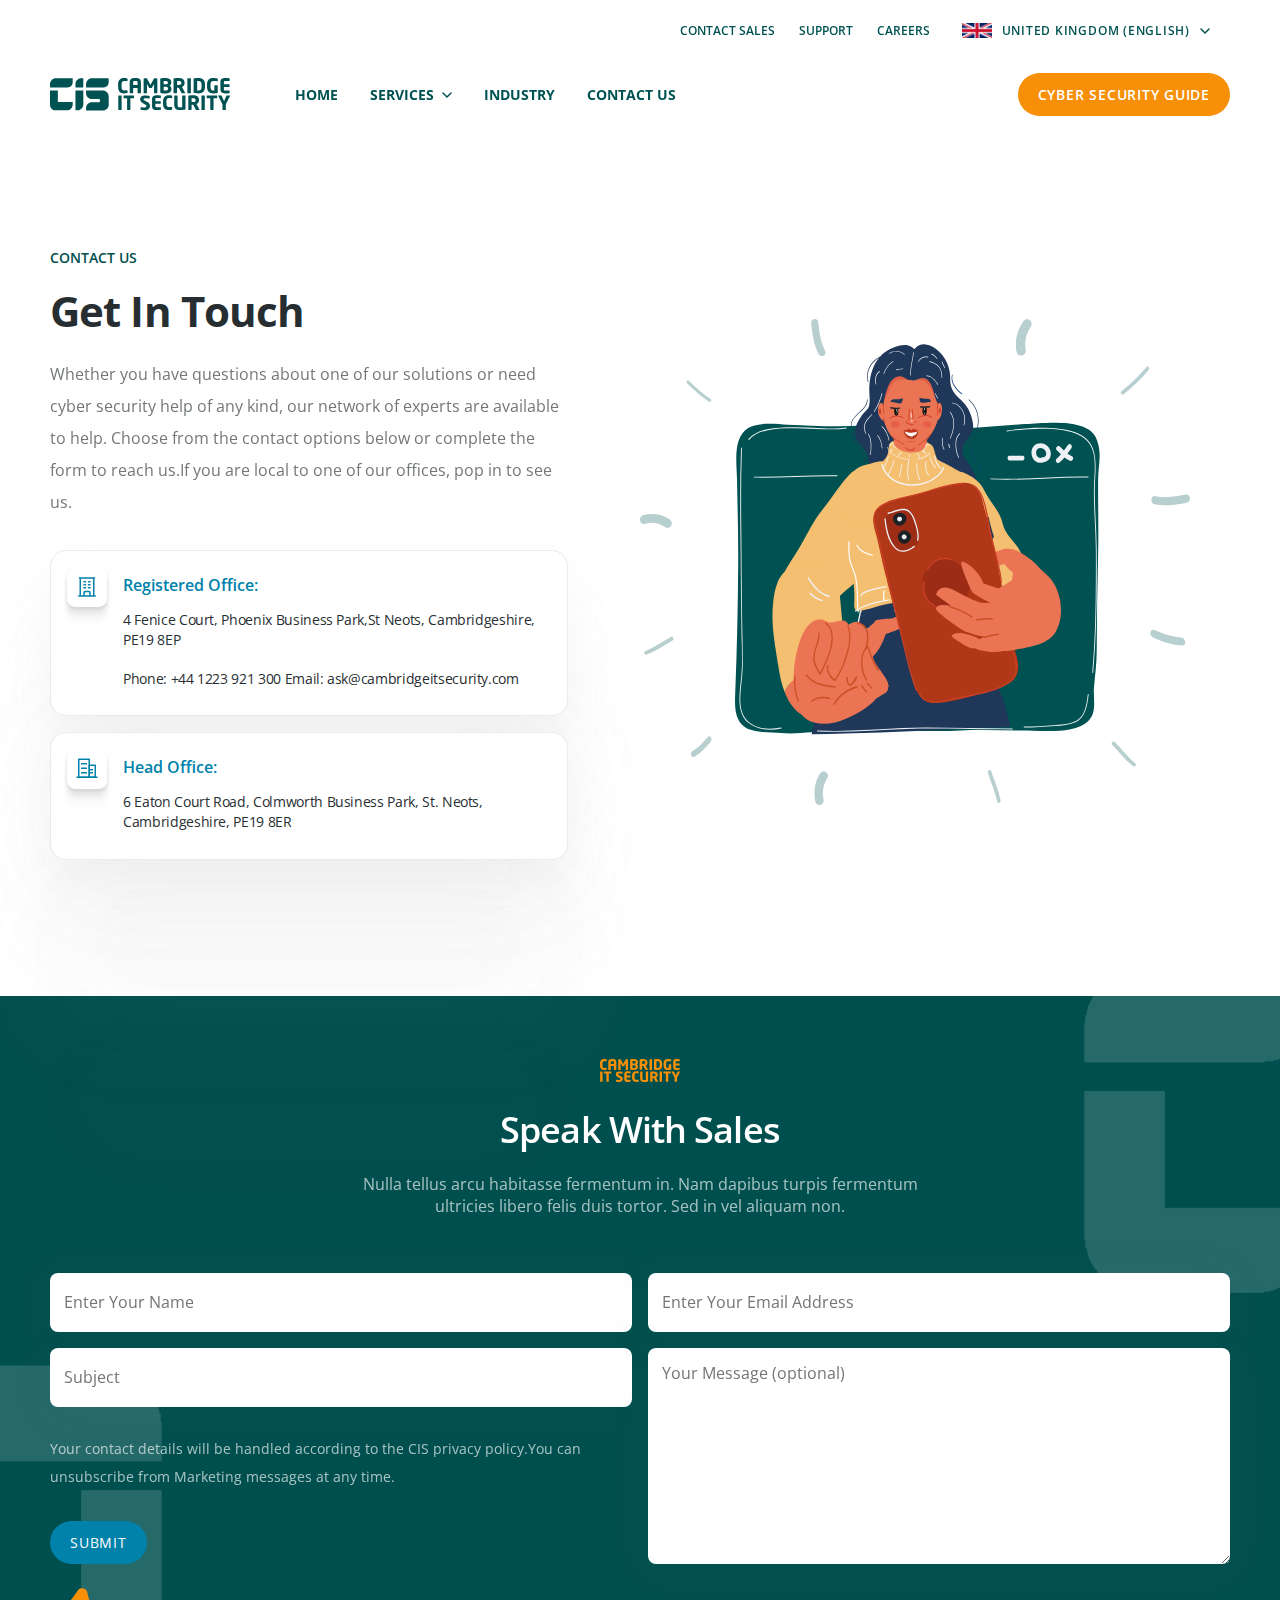
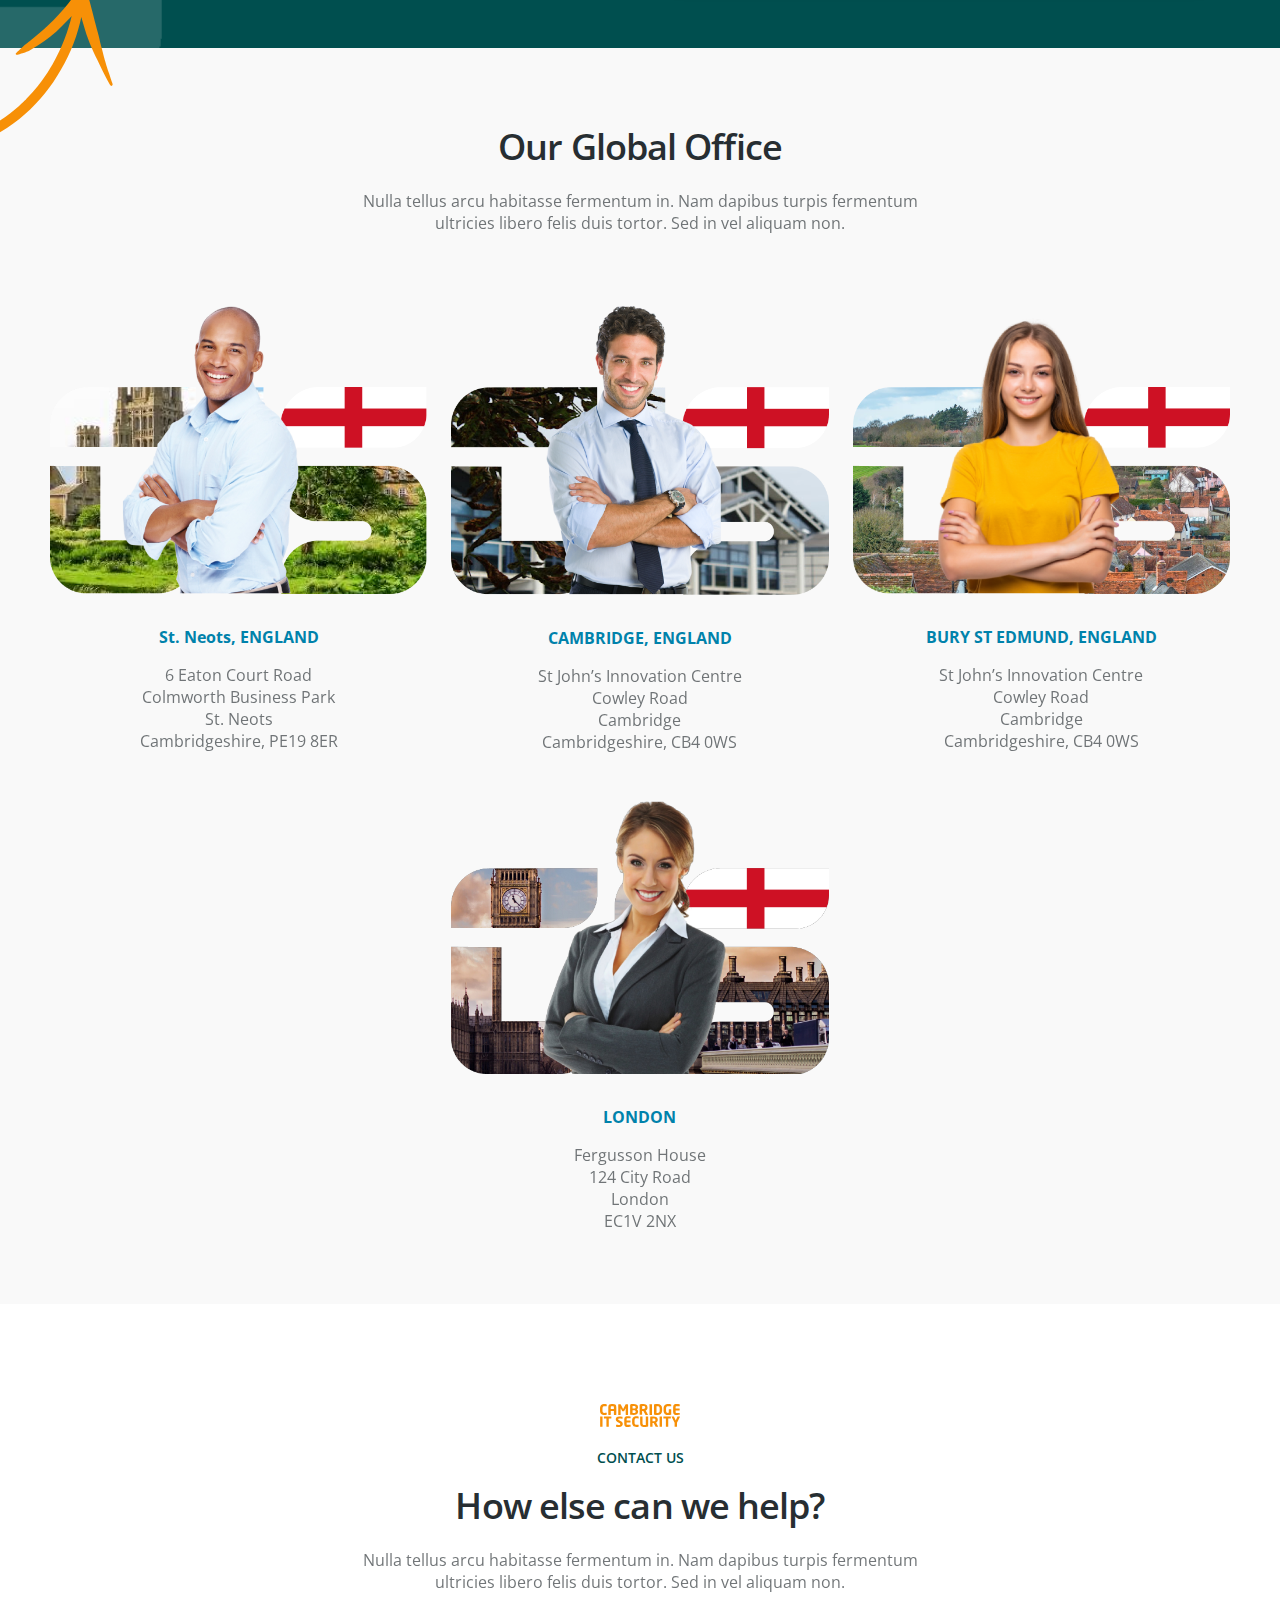
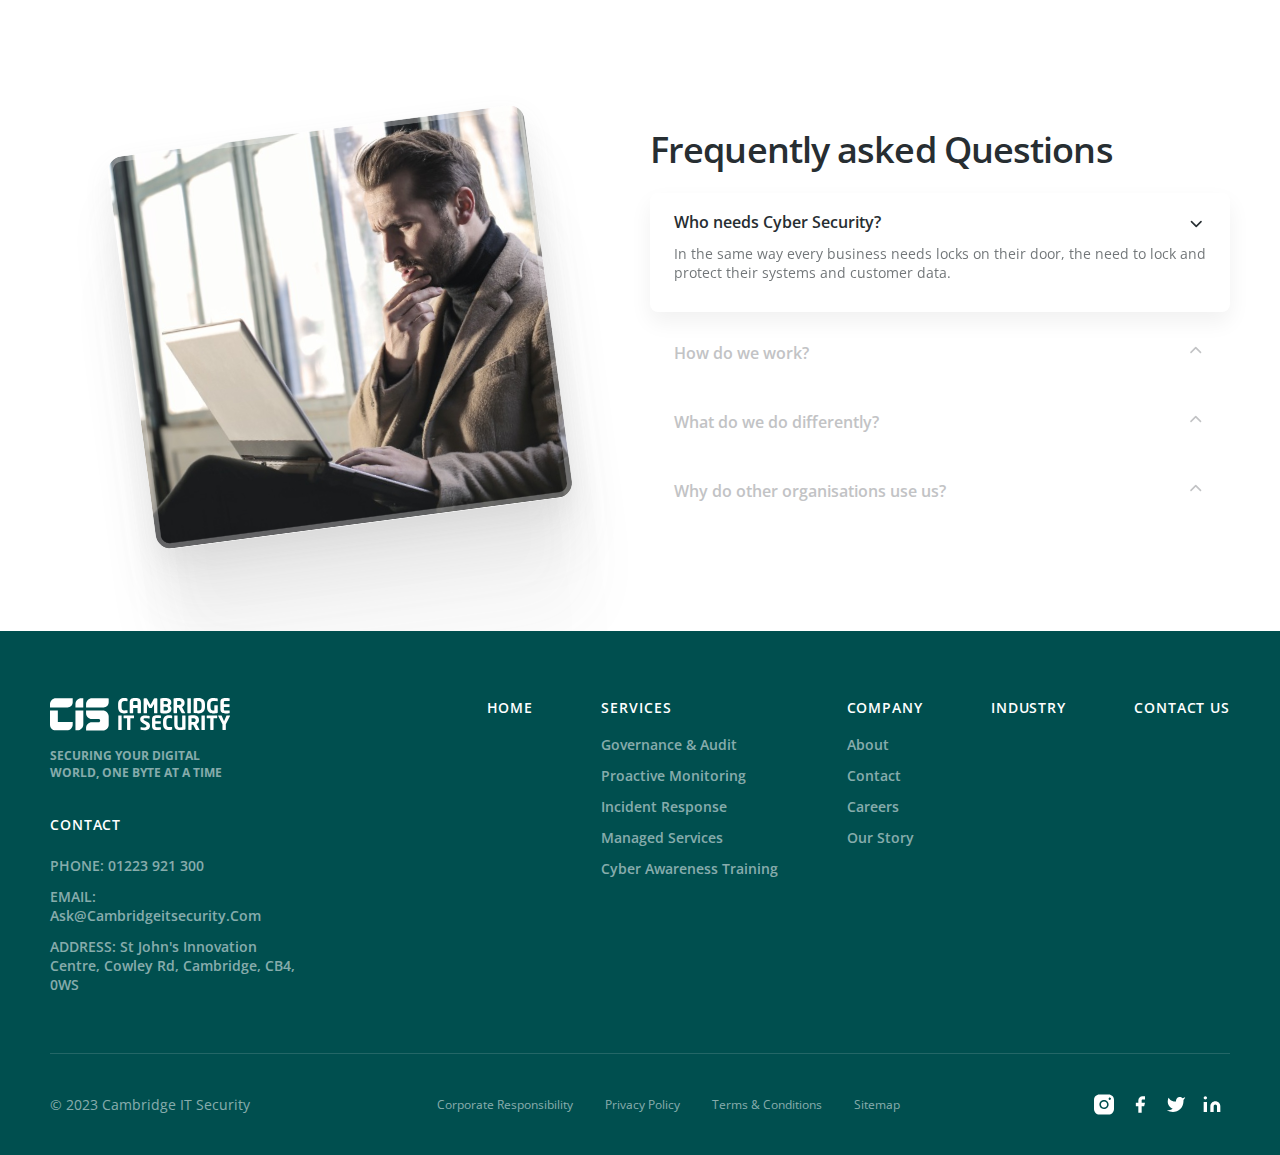
==== commit becbebc9: "#" ====
--- a/assets/pages/contact-us.html
+++ b/assets/pages/contact-us.html
@@ -85,11 +85,84 @@
                                     <use xlink:href="#arrow_bottom"></use>
                                 </svg>
                             </div>
-                            <div class="mega_menu">
-
-                            </div>
                         </a>
-                        <div class="dropdown"></div>
+                        <div class="mega_menu">
+                            <div class="col">
+                                <div class="menu">
+                                    <h5>SERVICES BY NEED</h5>
+                                    <ul class="menu_links">
+                                        <li class="active">
+                                            <a href="">
+                                                <div class="icon">
+                                                    <img src="../images/icon1.png" alt="">
+                                                </div>Governance & Audit
+                                            </a>
+                                        </li>
+                                        <li>
+                                            <a href="">
+                                                <div class="icon">
+                                                    <img src="../images/icon2.png" alt="">
+                                                </div>Proactive Monitoring
+                                            </a>
+                                        </li>
+                                        <li>
+                                            <a href="">
+                                                <div class="icon">
+                                                    <img src="../images/icon3.png" alt="">
+                                                </div>ıncident Response
+                                            </a>
+                                        </li>
+                                        <li>
+                                            <a href="">
+                                                <div class="icon">
+                                                    <img src="../images/icon4.png" alt="">
+                                                </div>managed services
+                                            </a>
+                                        </li>
+                                        <li>
+                                            <a href="">
+                                                <div class="icon">
+                                                    <img src="../images/icon5.png" alt="">
+                                                </div>Cyber Awareness Training
+                                            </a>
+                                        </li>
+                                    </ul>
+                                </div>
+                            </div>
+                            <div class="col">
+                                <div class="menu">
+                                    <h5>servıce titles</h5>
+                                    <ul class="menu_links">
+                                        <li class="active">
+                                            <a href="">Cyber Security Audits</a>
+                                        </li>
+                                        <li>
+                                            <a href="">Cloud Security Audit</a>
+                                        </li>
+                                        <li>
+                                            <a href="">Cyber Essential Certifications</a>
+                                        </li>
+                                        <li>
+                                            <a href="">ISO 27001 Certification</a>
+                                        </li>
+                                    </ul>
+                                </div>
+                            </div>
+                            <div class="col">
+                                <div class="promo">
+                                    <h3>At id dictum est quis</h3>
+                                    <div class="image">
+                                        <img src="../images/photo.png" alt="">
+                                    </div>
+                                    <div class="details">
+                                        <h3>Effective Communication</h3>
+                                        <p>Good communication is one of our key skills. We are good listeners and
+                                            communicate complex ideas clearly and concisely.We are good listeners and
+                                            communicate</p>
+                                    </div>
+                                </div>
+                            </div>
+                        </div>
                     </li>
                     <li class="nav_item">
                         <a href="./industry.html" class="nav_link">Industry</a>
@@ -105,77 +178,370 @@
     <div class="mobile_menu">
         <div class="inner">
             <div class="top">
-                <div class="close_btn">
-                    <svg xmlns="http://www.w3.org/2000/svg" width="20" viewBox="0 0 24 24" fill="none">
-                        <g id="Menu / Close_LG">
-                            <path id="Vector" d="M21 21L12 12M12 12L3 3M12 12L21.0001 3M12 12L3 21.0001"
-                                stroke="#000000" stroke-width="2" stroke-linecap="round" stroke-linejoin="round" />
-                        </g>
-                    </svg>
-                </div>
-                <a href="" class="logo">
-                    <img src="../images/logo-dark.svg" alt="">
-                </a>
-            </div>
-            <div class="center">
-                <div class="search_bar">
-                    <form action="">
-                        <div class="form_wrap">
-                            <input type="search" placeholder="Ara..." value="">
-                            <button type="submit">
-                                <svg xmlns="http://www.w3.org/2000/svg" xmlns:xlink="http://www.w3.org/1999/xlink"
-                                    width="20" version="1.1" x="0px" y="0px" viewBox="0 0 512 512" class="">
-                                    <path
-                                        d="M225.474,0C101.151,0,0,101.151,0,225.474c0,124.33,101.151,225.474,225.474,225.474    c124.33,0,225.474-101.144,225.474-225.474C450.948,101.151,349.804,0,225.474,0z M225.474,409.323    c-101.373,0-183.848-82.475-183.848-183.848S124.101,41.626,225.474,41.626s183.848,82.475,183.848,183.848    S326.847,409.323,225.474,409.323z"
-                                        fill="currentColor" />
-                                    <path
-                                        d="M505.902,476.472L386.574,357.144c-8.131-8.131-21.299-8.131-29.43,0c-8.131,8.124-8.131,21.306,0,29.43l119.328,119.328    c4.065,4.065,9.387,6.098,14.715,6.098c5.321,0,10.649-2.033,14.715-6.098C514.033,497.778,514.033,484.596,505.902,476.472z"
-                                        fill="currentColor" />
-                                </svg>
-                            </button>
-                        </div>
-                    </form>
-                </div>
-                <ul class="menu">
-                    <li class="nav_item">
-                        <a href="" class="nav_link">Lorem ipsum</a>
-                    </li>
-                    <li class="nav_item">
-                        <a href="" class="nav_link">Lorem ipsum</a>
-                    </li>
-                    <li class="nav_item">
-                        <a href="" class="nav_link">Lorem ipsum</a>
-                    </li>
-                    <li class="nav_item">
-                        <a href="" class="nav_link">Lorem ipsum</a>
-                    </li>
-                    <li class="nav_item">
-                        <a href="" class="nav_link">Lorem ipsum</a>
-                    </li>
-                    <li class="nav_item">
-                        <a href="" class="nav_link">Lorem ipsum</a>
-                    </li>
-                </ul>
+                <div class="toggle">
+                    <span class="bars">
+                        <span class="bar"></span><span class="bar"></span><span class="bar"></span>
+                    </span>
+                </div>
+                <a href="" class="btn orange">cyber securıty guıde</a>
+            </div>
+            <div class="mega_menu">
+                <div class="col">
+                    <div class="menu">
+                        <h5>SERVICES BY NEED</h5>
+                        <ul class="main_menu menu_links">
+                            <li class="active">
+                                <a href="" class="opened">
+                                    <div class="icon">
+                                        <img src="../images/icon1.png" alt="">
+                                    </div>Governance & Audit
+                                </a>
+                                <ul class="menu_links" style="display: block;">
+                                    <li>
+                                        <a href="">Cyber Security Audits</a>
+                                    </li>
+                                    <li>
+                                        <a href="">Cloud Security Audit</a>
+                                    </li>
+                                    <li>
+                                        <a href="">Cyber Essential Certifications</a>
+                                    </li>
+                                    <li>
+                                        <a href="">ISO 27001 Certification</a>
+                                    </li>
+                                </ul>
+                            </li>
+                            <li>
+                                <a href="">
+                                    <div class="icon">
+                                        <img src="../images/icon2.png" alt="">
+                                    </div>Proactive Monitoring
+                                </a>
+                                <ul class="menu_links dropdown">
+                                    <li>
+                                        <a href="">Cyber Security Audits</a>
+                                    </li>
+                                    <li>
+                                        <a href="">Cloud Security Audit</a>
+                                    </li>
+                                    <li>
+                                        <a href="">Cyber Essential Certifications</a>
+                                    </li>
+                                    <li>
+                                        <a href="">ISO 27001 Certification</a>
+                                    </li>
+                                </ul>
+                            </li>
+                            <li>
+                                <a href="">
+                                    <div class="icon">
+                                        <img src="../images/icon3.png" alt="">
+                                    </div>ıncident Response
+                                </a>
+                                <ul class="menu_links dropdown">
+                                    <li>
+                                        <a href="">Cyber Security Audits</a>
+                                    </li>
+                                    <li>
+                                        <a href="">Cloud Security Audit</a>
+                                    </li>
+                                    <li>
+                                        <a href="">Cyber Essential Certifications</a>
+                                    </li>
+                                    <li>
+                                        <a href="">ISO 27001 Certification</a>
+                                    </li>
+                                </ul>
+                            </li>
+                            <li>
+                                <a href="">
+                                    <div class="icon">
+                                        <img src="../images/icon4.png" alt="">
+                                    </div>managed services
+                                </a>
+                                <ul class="menu_links dropdown">
+                                    <li>
+                                        <a href="">Cyber Security Audits</a>
+                                    </li>
+                                    <li>
+                                        <a href="">Cloud Security Audit</a>
+                                    </li>
+                                    <li>
+                                        <a href="">Cyber Essential Certifications</a>
+                                    </li>
+                                    <li>
+                                        <a href="">ISO 27001 Certification</a>
+                                    </li>
+                                </ul>
+                            </li>
+                            <li>
+                                <a href="">
+                                    <div class="icon">
+                                        <img src="../images/icon5.png" alt="">
+                                    </div>Cyber Awareness Training
+                                </a>
+                                <ul class="menu_links dropdown">
+                                    <li>
+                                        <a href="">Cyber Security Audits</a>
+                                    </li>
+                                    <li>
+                                        <a href="">Cloud Security Audit</a>
+                                    </li>
+                                    <li>
+                                        <a href="">Cyber Essential Certifications</a>
+                                    </li>
+                                    <li>
+                                        <a href="">ISO 27001 Certification</a>
+                                    </li>
+                                </ul>
+                            </li>
+                        </ul>
+                    </div>
+                </div>
             </div>
         </div>
     </div>
     <main>
-        <section class="getInTouch">
+        <section class="get_in_touch">
             <div class="container">
                 <div class="wrapper">
                     <div class="col">
-                        <div class="sec_title">
-                            <h5>contact us</h5>
-                            <h1>Get In Touch</h1>
-                            <p>Whether you have questions about one of our solutions or need cyber security help of any
-                                kind, our network of experts are available to help. Choose from the contact options
-                                below or complete the form to reach us.If you are local to one of our offices, pop in to
-                                see us.</p>
+                        <div class="content">
+                            <div class="sec_title">
+                                <h5>contact us</h5>
+                                <h1>Get In Touch</h1>
+                                <p>Whether you have questions about one of our solutions or need cyber security help of
+                                    any
+                                    kind, our network of experts are available to help. Choose from the contact options
+                                    below or complete the form to reach us.If you are local to one of our offices, pop
+                                    in to
+                                    see us.</p>
+                            </div>
+                            <div class="address_items">
+                                <div class="item">
+                                    <div class="icon">
+                                        <svg width="24" height="24" viewBox="0 0 24 24" fill="none"
+                                            xmlns="http://www.w3.org/2000/svg">
+                                            <path
+                                                d="M3.75 21H20.25M4.5 3H19.5M5.25 3V21M18.75 3V21M9 6.75H10.5M9 9.75H10.5M9 12.75H10.5M13.5 6.75H15M13.5 9.75H15M13.5 12.75H15M9 21V17.625C9 17.004 9.504 16.5 10.125 16.5H13.875C14.496 16.5 15 17.004 15 17.625V21"
+                                                stroke="#0082AB" stroke-width="1.5" stroke-linecap="round"
+                                                stroke-linejoin="round" />
+                                        </svg>
+                                    </div>
+                                    <div>
+                                        <h3>Registered Office:</h3>
+                                        <p>4 Fenice Court, Phoenix Business Park,St Neots, Cambridgeshire, PE19 8EP
+                                            <br><br>
+                                            Phone: +44 1223 921 300
+                                            Email: ask@cambridgeitsecurity.com
+                                        </p>
+                                    </div>
+                                </div>
+                                <div class="item">
+                                    <div class="icon">
+                                        <svg width="24" height="24" viewBox="0 0 24 24" fill="none"
+                                            xmlns="http://www.w3.org/2000/svg">
+                                            <path
+                                                d="M4.5 3V19.5H13.5V3H4.5ZM3.75 1.5H14.25C14.4489 1.5 14.6397 1.57902 14.7803 1.71967C14.921 1.86032 15 2.05109 15 2.25V20.25C15 20.4489 14.921 20.6397 14.7803 20.7803C14.6397 20.921 14.4489 21 14.25 21H3.75C3.55109 21 3.36032 20.921 3.21967 20.7803C3.07902 20.6397 3 20.4489 3 20.25V2.25C3 2.05109 3.07902 1.86032 3.21967 1.71967C3.36032 1.57902 3.55109 1.5 3.75 1.5Z"
+                                                fill="#0082AB" />
+                                            <path
+                                                d="M6 6H12V7.5H6V6ZM6 10.5H12V12H6V10.5ZM6 15H12V16.5H6V15ZM15 12H18V13.5H15V12ZM15 15H18V16.5H15V15ZM1.5 19.5H22.5V21H1.5V19.5Z"
+                                                fill="#0082AB" />
+                                            <path
+                                                d="M15 9V19.5H19.5V9H15ZM14.25 7.5H20.25C20.4489 7.5 20.6397 7.57902 20.7803 7.71967C20.921 7.86032 21 8.05109 21 8.25V20.25C21 20.4489 20.921 20.6397 20.7803 20.7803C20.6397 20.921 20.4489 21 20.25 21H14.25C14.0511 21 13.8603 20.921 13.7197 20.7803C13.579 20.6397 13.5 20.4489 13.5 20.25V8.25C13.5 8.05109 13.579 7.86032 13.7197 7.71967C13.8603 7.57902 14.0511 7.5 14.25 7.5Z"
+                                                fill="#0082AB" />
+                                        </svg>
+                                    </div>
+                                    <div>
+                                        <h3>Head Office:</h3>
+                                        <p>6 Eaton Court Road, Colmworth Business Park, St. Neots, Cambridgeshire, PE19
+                                            8ER</p>
+                                    </div>
+                                </div>
+                            </div>
                         </div>
                     </div>
                     <div class="col">
                         <div class="image">
                             <img src="../images/contact.svg" alt="">
+                        </div>
+                    </div>
+                </div>
+            </div>
+        </section>
+        <section class="speak_with_sales">
+            <div class="bg_shapes"></div>
+            <div class="container">
+                <div class="sec_title">
+                    <div class="logo">
+                        <img src="../images/logo-orange.svg" alt="">
+                    </div>
+                    <h1>Speak With Sales</h1>
+                    <p>Nulla tellus arcu habitasse fermentum in. Nam dapibus turpis fermentum ultricies libero felis
+                        duis tortor. Sed in vel aliquam non.</p>
+                </div>
+                <form action="">
+                    <div class="form_wrap">
+                        <div class="form_element w_5">
+                            <input type="text" placeholder="Enter Your Name">
+                        </div>
+                        <div class="form_element w_5">
+                            <input type="text" placeholder="Enter Your Email Address">
+                        </div>
+                        <div class="form_element w_5">
+                            <input type="text" placeholder="Subject">
+                        </div>
+                        <div class="form_element w_5">
+                            <textarea name="" id="" placeholder="Your Message (optional)"></textarea>
+                        </div>
+                        <div class="form_element w_5 last">
+                            <p>Your contact details will be handled according to the CIS privacy policy.You can
+                                unsubscribe from Marketing messages at any time.</p>
+                            <div class="button">
+                                <button type="button" class="btn blue">Submit</button>
+                            </div>
+                        </div>
+                    </div>
+                </form>
+            </div>
+        </section>
+        <section class="our_offices">
+            <div class="container">
+                <div class="sec_title">
+                    <h1>Our Global Office</h1>
+                    <p>Nulla tellus arcu habitasse fermentum in. Nam dapibus turpis fermentum ultricies libero felis
+                        duis tortor. Sed in vel aliquam non.</p>
+                </div>
+                <ul class="offices_list">
+                    <li class="item">
+                        <div class="image">
+                            <img src="../images/office1.png" alt="">
+                        </div>
+                        <div class="details">
+                            <h3>St. Neots, ENGLAND</h3>
+                            <p>6 Eaton Court Road <br>
+                                Colmworth Business Park <br>
+                                St. Neots <br>
+                                Cambridgeshire, PE19 8ER</p>
+                        </div>
+                    </li>
+                    <li class="item">
+                        <div class="image">
+                            <img src="../images/office2.png" alt="">
+                        </div>
+                        <div class="details">
+                            <h3>CAMBRIDGE, ENGLAND</h3>
+                            <p>St John’s Innovation Centre <br>
+                                Cowley Road <br>
+                                Cambridge <br>
+                                Cambridgeshire, CB4 0WS</p>
+                        </div>
+                    </li>
+                    <li class="item">
+                        <div class="image">
+                            <img src="../images/office3.png" alt="">
+                        </div>
+                        <div class="details">
+                            <h3>BURY ST EDMUND, ENGLAND</h3>
+                            <p>St John’s Innovation Centre <br>
+                                Cowley Road <br>
+                                Cambridge <br>
+                                Cambridgeshire, CB4 0WS</p>
+                        </div>
+                    </li>
+                    <li class="item">
+                        <div class="image">
+                            <img src="../images/office4.png" alt="">
+                        </div>
+                        <div class="details">
+                            <h3>LONDON</h3>
+                            <p>Fergusson House <br>
+                                124 City Road <br>
+                                London <br>
+                                EC1V 2NX</p>
+                        </div>
+                    </li>
+                </ul>
+            </div>
+        </section>
+        <section class="FAQs">
+            <div class="container">
+                <div class="sec_title">
+                    <div class="logo">
+                        <img src="../images/logo-orange.svg" alt="">
+                    </div>
+                    <h5>Contact us</h5>
+                    <h1>How else can we help?</h1>
+                    <p>Nulla tellus arcu habitasse fermentum in. Nam dapibus turpis fermentum ultricies libero felis
+                        duis tortor. Sed in vel aliquam non.</p>
+                </div>
+                <div class="wrapper">
+                    <div class="col_5">
+                        <div class="image">
+                            <img src="../images/image.png" alt="">
+                        </div>
+                    </div>
+                    <div class="col_5">
+                        <div class="content">
+                            <div class="sec_title">
+                                <h1>Frequently asked Questions</h1>
+                            </div>
+                            <div class="accardion_item opened">
+                                <div class="head">
+                                    <span>Who needs Cyber Security?</span>
+                                    <div class="arrow">
+                                        <svg width="20" height="20">
+                                            <use xlink:href="#arrow_top"></use>
+                                        </svg>
+                                    </div>
+                                </div>
+                                <div class="body" style="display: block;">
+                                    <p>In the same way every business needs locks on their door, the need to lock and
+                                        protect their systems and customer data.</p>
+                                </div>
+                            </div>
+                            <div class="accardion_item">
+                                <div class="head">
+                                    <span>How do we work?</span>
+                                    <div class="arrow">
+                                        <svg width="20" height="20">
+                                            <use xlink:href="#arrow_top"></use>
+                                        </svg>
+                                    </div>
+                                </div>
+                                <div class="body">
+                                    <p>In the same way every business needs locks on their door, the need to lock and
+                                        protect their systems and customer data.</p>
+                                </div>
+                            </div>
+                            <div class="accardion_item">
+                                <div class="head">
+                                    <span>What do we do differently?</span>
+                                    <div class="arrow">
+                                        <svg width="20" height="20">
+                                            <use xlink:href="#arrow_top"></use>
+                                        </svg>
+                                    </div>
+                                </div>
+                                <div class="body">
+                                    <p>In the same way every business needs locks on their door, the need to lock and
+                                        protect their systems and customer data.</p>
+                                </div>
+                            </div>
+                            <div class="accardion_item">
+                                <div class="head">
+                                    <span>Why do other organisations use us?</span>
+                                    <div class="arrow">
+                                        <svg width="20" height="20">
+                                            <use xlink:href="#arrow_top"></use>
+                                        </svg>
+                                    </div>
+                                </div>
+                                <div class="body">
+                                    <p>In the same way every business needs locks on their door, the need to lock and
+                                        protect their systems and customer data.</p>
+                                </div>
+                            </div>
                         </div>
                     </div>
                 </div>
--- a/assets/scss/main.css
+++ b/assets/scss/main.css
@@ -819,6 +819,8 @@
   align-items: center;
   justify-content: center;
   cursor: pointer;
+  width: 30px;
+  height: 24px;
 }
 .toggle .bars {
   display: flex;
@@ -960,6 +962,7 @@
   background-color: white;
   color: var(--base-color);
   padding: 5px;
+  box-shadow: 0px 11px 25px 0px rgba(92, 92, 92, 0.1), 0px 45px 45px 0px rgba(92, 92, 92, 0.09), 0px 101px 61px 0px rgba(92, 92, 92, 0.05), 0px 180px 72px 0px rgba(92, 92, 92, 0.01), 0px 281px 79px 0px rgba(92, 92, 92, 0);
   border-radius: 10px;
   z-index: 99;
 }
@@ -974,19 +977,20 @@
   left: 0;
   z-index: 98;
   transition: 0.1s;
-  padding: 10px 0;
 }
 .site_header.scroll_down {
   background-color: var(--base-color);
   top: 0;
 }
+.site_header.scroll_down .site_logo {
+  filter: brightness(0) saturate(100%) invert(100%) sepia(5%) saturate(13%) hue-rotate(121deg) brightness(105%) contrast(100%) !important;
+}
 .site_header .wrapper {
   align-items: center;
 }
 .site_header .site_logo {
   display: block;
   width: 180px;
-  transition: 0s;
 }
 .site_header .navbar {
   display: flex;
@@ -997,20 +1001,108 @@
   font-size: 14px;
   font-weight: 700;
   text-transform: uppercase;
-  padding: 16px;
+  padding: 24px 16px;
   display: flex;
   align-items: center;
   gap: 8px;
+}
+.site_header .navbar .nav_link .arrow {
+  transition: 0.15s cubic-bezier(0.25, 0.46, 0.45, 0.94);
 }
 .site_header .navbar .nav_link svg {
   display: block;
+}
+.site_header .navbar .nav_item {
+  position: relative;
+}
+.site_header .navbar .nav_item:hover .mega_menu {
+  opacity: 1;
+  visibility: visible;
+  transform: scale(1) translateX(-50%);
+}
+.site_header .navbar .nav_item:hover .nav_link .arrow {
+  transform: rotate(180deg);
+}
+.site_header .navbar .mega_menu {
+  position: absolute;
+  top: 100%;
+  left: 50%;
+  display: flex;
+  width: 1020px;
+  border-radius: 32px;
+  background: #fff;
+  color: white;
+  box-shadow: 0px 11px 25px 0px rgba(92, 92, 92, 0.1), 0px 45px 45px 0px rgba(92, 92, 92, 0.09), 0px 101px 61px 0px rgba(92, 92, 92, 0.05), 0px 180px 72px 0px rgba(92, 92, 92, 0.01), 0px 281px 79px 0px rgba(92, 92, 92, 0);
+  opacity: 0;
+  z-index: 99;
+  overflow: hidden;
+  visibility: hidden;
+  transform-origin: left top;
+  transform: scale(0.7) translateX(-50%);
+  transition: 0.15s cubic-bezier(0.25, 0.46, 0.45, 0.94);
+}
+.site_header .navbar .mega_menu .col {
+  width: 33.3333%;
+}
+.site_header .navbar .mega_menu .col:first-child {
+  border-right: 1px solid #cacaca;
+}
+.site_header .navbar .mega_menu .col:first-child .menu {
+  padding-left: 48px;
+}
+.site_header .navbar .mega_menu .menu {
+  padding: 48px 56px;
+}
+.site_header .navbar .mega_menu .menu h5 {
+  font-size: 14px;
+  font-weight: 700;
+  letter-spacing: 1.12px;
+  text-transform: uppercase;
+  color: var(--orange-light);
+  margin-bottom: 14px;
+}
+.site_header .navbar .mega_menu .menu ul a {
+  font-size: 16px;
+  font-weight: 600;
+  padding: 12px 0;
+  display: flex;
+  align-items: center;
+  gap: 8px;
+  color: #272e32;
+  opacity: 0.5;
+}
+.site_header .navbar .mega_menu .menu ul a .icon {
+  width: 28px;
+}
+.site_header .navbar .mega_menu .menu ul li.active a {
+  color: #0082ab;
+  font-weight: 700;
+}
+.site_header .navbar .mega_menu .menu ul li.active .icon {
+  filter: brightness(0) saturate(100%) invert(25%) sepia(83%) saturate(2052%) hue-rotate(173deg) brightness(102%) contrast(101%);
+}
+.site_header .navbar .mega_menu .promo {
+  background-color: var(--orange-light);
+  padding: 42px 24px 20px;
+}
+.site_header .navbar .mega_menu .promo > * {
+  margin-bottom: 30px;
+}
+.site_header .navbar .mega_menu .promo .image img {
+  border-radius: 14px;
+}
+.site_header .navbar .mega_menu .promo .details h3 {
+  margin-bottom: 8px;
+}
+.site_header .navbar .mega_menu .promo .details p {
+  font-weight: 400;
 }
 .site_header .guide_btn {
   margin-left: auto;
   font-weight: 600;
 }
 .site_header .toggle {
-  color: white;
+  color: currentColor;
 }
 
 .mobile_menu {
@@ -1021,7 +1113,7 @@
   width: 100%;
   z-index: 9999;
   background-color: rgba(0, 0, 0, 0.6);
-  transition: all 0.35s;
+  transition: 0.15s cubic-bezier(0.25, 0.46, 0.45, 0.94);
   opacity: 0;
   visibility: hidden;
 }
@@ -1029,21 +1121,16 @@
   opacity: 1;
   visibility: visible;
 }
-.mobile_menu.opened .inner {
-  transform: translateX(0%);
-}
 .mobile_menu .inner {
-  width: 300px;
-  max-width: 82%;
+  width: 100%;
   height: 100%;
   background-color: white;
-  transform: translateX(-100%);
-  transition: all 0.35s;
 }
 .mobile_menu .top {
-  position: relative;
-  text-align: center;
-  padding: 10px;
+  display: flex;
+  align-items: center;
+  justify-content: space-between;
+  padding: 13px 16px;
 }
 .mobile_menu .top .close_btn {
   position: absolute;
@@ -1057,108 +1144,87 @@
 .mobile_menu .top .logo img {
   width: 100%;
 }
-.mobile_menu .search_bar {
-  position: relative;
-  margin: 0 10px;
-}
-.mobile_menu .search_bar .form_wrap {
-  display: flex;
-  align-items: center;
-}
-.mobile_menu .search_bar button {
-  color: currentColor;
-  position: absolute;
-  right: 12px;
-}
-.mobile_menu .search_bar svg {
-  width: 20px;
-  height: auto;
-  display: block;
-}
-.mobile_menu .search_bar svg path {
-  fill: currentColor;
-}
-.mobile_menu .search_bar input {
-  width: 100%;
-  height: 40px;
-  padding: 12px;
-  font-size: 15px;
-  border-radius: 4px;
-  font-family: Gotham;
-  border: 1px solid var(--base-color);
-}
-.mobile_menu .menu {
-  font-size: 19px;
-  font-weight: 600;
-  position: relative;
-  overflow: hidden;
-}
-.mobile_menu .menu .nav_link {
-  font-size: 17px;
-  font-weight: 500;
-  padding: 10px 15px;
-  font-family: Gotham;
-}
-.mobile_menu .menu .nav_link .arrow_right {
-  width: 19px;
-  height: 27px;
+.mobile_menu .mega_menu .menu {
+  padding: 24px 16px;
+}
+.mobile_menu .mega_menu .menu h5 {
+  font-size: 14px;
+  font-weight: 700;
+  letter-spacing: 1.12px;
+  text-transform: uppercase;
+  color: var(--orange-light);
+  margin-bottom: 14px;
+}
+.mobile_menu .mega_menu .menu .main_menu > li > a::after {
+  content: "";
+  background-image: url("data:image/svg+xml,%3Csvg width='12' height='8' viewBox='0 0 12 8' fill='none' xmlns='http://www.w3.org/2000/svg'%3E%3Cpath d='M1 1.5L6 6.5L11 1.5' stroke='%23272E32' stroke-width='1.5' stroke-linecap='round' stroke-linejoin='round'/%3E%3C/svg%3E%0A");
+  background-size: contain;
+  background-position: center;
+  width: 12px;
+  height: 8px;
+  margin-left: auto;
+  transition: 0.15s cubic-bezier(0.25, 0.46, 0.45, 0.94);
+}
+.mobile_menu .mega_menu .menu .main_menu > li > a.opened::after {
   transform: rotate(180deg);
 }
-.mobile_menu .menu .dropdown .nav_link {
-  display: flex;
-  align-items: center;
-  justify-content: space-between;
-}
-.mobile_menu .menu .dropdown_menu {
-  position: absolute;
-  left: 0;
-  top: 0;
-  z-index: 3;
-  background-color: white;
-  width: 100%;
-  height: 100%;
-  transform: translateX(120%);
-  transition: all 0.35s;
-}
-.mobile_menu .menu .dropdown_menu a {
-  display: block;
-  padding: 10px 15px;
-  color: var(--text-color);
-}
-.mobile_menu .menu .dropdown_menu.opened {
-  transform: translateX(0%);
-}
-.mobile_menu .menu .back_btn {
-  display: flex;
-  align-items: center;
-  gap: 6px;
-  cursor: pointer;
-  padding: 10px;
+.mobile_menu .mega_menu .menu .main_menu > li.active > a {
+  color: var(--blue);
+  font-weight: 700;
+}
+.mobile_menu .mega_menu .menu .main_menu > li.active > a::after {
+  filter: brightness(0) saturate(100%) invert(25%) sepia(83%) saturate(2052%) hue-rotate(173deg) brightness(102%) contrast(101%);
+}
+.mobile_menu .mega_menu .menu .main_menu > li.active .icon {
+  filter: brightness(0) saturate(100%) invert(25%) sepia(83%) saturate(2052%) hue-rotate(173deg) brightness(102%) contrast(101%);
+}
+.mobile_menu .mega_menu .menu .dropdown {
+  display: none;
+}
+.mobile_menu .mega_menu .menu .menu_links li > a {
   font-size: 16px;
-}
-.mobile_menu .menu .back_btn img {
-  width: 24px;
-  height: 24px;
-}
-.mobile_menu .menu a {
-  display: block;
-  color: currentColor;
-}
-.mobile_menu .action_list {
-  padding: 15px;
-  display: flex;
-  flex-wrap: wrap;
-  gap: 7px;
-}
-.mobile_menu .action_list .action_item {
-  width: 100%;
+  font-weight: 700;
+  padding: 12px 0;
+  display: flex;
+  align-items: center;
+  gap: 8px;
+  color: #272e32;
+}
+.mobile_menu .mega_menu .menu .menu_links li > a .icon {
+  width: 28px;
+}
+.mobile_menu .mega_menu .menu .menu_links li:not(.active) > a {
+  opacity: 0.5;
+}
+.mobile_menu .mega_menu ul li > ul {
+  padding-left: 35px;
+}
+.mobile_menu .mega_menu ul li > ul a {
+  color: #272e32 !important;
+  opacity: 0.5 !important;
+}
+.mobile_menu .mega_menu .promo {
+  background-color: var(--orange-light);
+  padding: 42px 24px 20px;
+}
+.mobile_menu .mega_menu .promo > * {
+  margin-bottom: 30px;
+}
+.mobile_menu .mega_menu .promo .image img {
+  border-radius: 14px;
+}
+.mobile_menu .mega_menu .promo .details h3 {
+  margin-bottom: 8px;
+}
+.mobile_menu .mega_menu .promo .details p {
+  font-weight: 400;
 }
 
 .light .site_header {
   color: white;
 }
 .light .site_header .site_logo {
-  filter: brightness(0) saturate(100%) invert(26%) sepia(19%) saturate(3004%) hue-rotate(140deg) brightness(88%) contrast(101%);
+  filter: brightness(0) saturate(100%) invert(100%) sepia(5%) saturate(13%) hue-rotate(121deg) brightness(105%) contrast(100%);
 }
 .light .top_header {
   color: white;
@@ -1172,9 +1238,6 @@
 }
 .dark .site_header.scroll_down {
   color: white;
-}
-.dark .site_header.scroll_down .site_logo {
-  filter: brightness(0) saturate(100%) invert(93%) sepia(0%) saturate(7500%) hue-rotate(118deg) brightness(107%) contrast(110%);
 }
 .dark .top_header {
   color: #005252;
@@ -1186,6 +1249,12 @@
   }
   .site_header .toggle {
     display: none;
+  }
+}
+@media (max-width: 1500px) {
+  .site_header .navbar .mega_menu {
+    left: 0;
+    transform: translateX(-30%) !important;
   }
 }
 @media (max-width: 992px) {
@@ -1891,6 +1960,9 @@
 .reviewRequest .content > * {
   margin-bottom: 20px;
 }
+.reviewRequest .content > *:not(h5) {
+  color: white;
+}
 .reviewRequest .image {
   box-shadow: 0px 13px 29px 0px rgba(105, 105, 105, 0.1), 0px 53px 53px 0px rgba(105, 105, 105, 0.09), 0px 120px 72px 0px rgba(105, 105, 105, 0.05), 0px 214px 86px 0px rgba(105, 105, 105, 0.01), 0px 334px 94px 0px rgba(105, 105, 105, 0);
   border-radius: 24px;
@@ -1930,76 +2002,80 @@
   font-weight: 400;
   opacity: 0.65;
 }
-.form_wrap input {
+.form_wrap input,
+.form_wrap textarea {
   width: 100%;
   height: 59px;
   background-color: white;
   border-radius: 8px;
-  padding: 0 14px;
+  padding: 14px;
   border: unset;
   box-shadow: 0px 4px 49px 0px rgba(140, 140, 140, 0.05);
 }
+.form_wrap textarea {
+  height: 216px;
+}
 
 @media (max-width: 992px) {
-  .getInTouch {
+  .reviewRequest {
     padding: 20px 0 0;
   }
-  .getInTouch .hideText {
+  .reviewRequest .hideText {
     display: block;
   }
-  .getInTouch .hideText p {
+  .reviewRequest .hideText p {
     font-size: 14px;
     font-weight: 400;
     opacity: 0.65;
     line-height: 2;
     margin: 24px 0;
   }
-  .getInTouch .title {
+  .reviewRequest .title {
     text-align: center;
   }
-  .getInTouch .title h2 {
+  .reviewRequest .title h2 {
     margin: 0 auto 16px;
   }
-  .getInTouch .title p {
+  .reviewRequest .title p {
     color: var(--dark-black);
   }
-  .getInTouch .content {
+  .reviewRequest .content {
     padding-left: 0;
     margin-top: 24px;
     text-align: center;
     color: var(--dark-black);
   }
-  .getInTouch .content > * {
+  .reviewRequest .content > * {
     margin-bottom: 12px;
   }
-  .getInTouch .content h5 {
+  .reviewRequest .content h5 {
     color: var(--orange-light);
   }
-  .getInTouch .content h1 {
+  .reviewRequest .content h1 {
     font-size: 24px;
     letter-spacing: -0.6px;
   }
-  .getInTouch .content p {
+  .reviewRequest .content p {
     line-height: 1.5;
     margin-bottom: 24px;
   }
-  .getInTouch .wrapper .col {
+  .reviewRequest .wrapper .col {
     width: 100%;
   }
-  .getInTouch .review {
+  .reviewRequest .review {
     padding-bottom: 128px;
   }
-  .getInTouch .review .form_wrap {
+  .reviewRequest .review .form_wrap {
     flex-wrap: wrap;
     justify-content: center;
     text-align: center;
     margin-bottom: 0;
   }
-  .getInTouch .review .form_wrap .form_element {
+  .reviewRequest .review .form_wrap .form_element {
     width: 100% !important;
     margin-bottom: 16px;
   }
-  .getInTouch .review .form_wrap .button::after {
+  .reviewRequest .review .form_wrap .button::after {
     top: -30px;
     right: -156px;
     bottom: 0;
@@ -2189,25 +2265,285 @@
     border-radius: 16px;
   }
 }
-.getInTouch .col {
+.get_in_touch {
+  padding: 120px 0;
+}
+.get_in_touch .col {
   width: 50%;
 }
-.getInTouch .sec_title {
+.get_in_touch .sec_title {
   text-align: left;
-}
-.getInTouch .sec_title h1 {
+  margin-bottom: 32px;
+}
+.get_in_touch .sec_title h5 {
+  color: var(--green);
+}
+.get_in_touch .sec_title h1 {
   font-size: 42px;
   font-weight: 700;
 }
-.getInTouch .sec_title p {
+.get_in_touch .sec_title p {
   line-height: 2;
 }
-.getInTouch .wrapper {
-  align-items: center;
+.get_in_touch .content {
+  padding-right: 72px;
+}
+.get_in_touch .image img {
+  width: 550px;
+}
+.get_in_touch .wrapper {
+  align-items: center;
+}
+.get_in_touch .address_items .item {
+  display: flex;
+  margin-bottom: 16px;
+  gap: 16px;
+  padding: 16px;
+  padding-bottom: 27px;
+  border-radius: 16px;
+  border: 1px solid #ebebeb;
+  background-color: white;
+  transition: 0.1s;
+  position: relative;
+  box-shadow: 0px 19px 42px 0px rgba(184, 184, 184, 0.1), 0px 76px 76px 0px rgba(184, 184, 184, 0.09), 0px 171px 102px 0px rgba(184, 184, 184, 0.05), 0px 304px 121px 0px rgba(184, 184, 184, 0.01), 0px 474px 133px 0px rgba(184, 184, 184, 0);
+}
+.get_in_touch .address_items .item .icon {
+  width: 40px;
+  height: 40px;
+  flex-shrink: 0;
+  border-radius: 8.148px;
+  display: flex;
+  align-items: center;
+  justify-content: center;
+  box-shadow: 0px 1.48148px 2.96296px 0px rgba(79, 79, 79, 0.1), 0px 5.18518px 5.18518px 0px rgba(79, 79, 79, 0.09), 0px 11.11111px 6.66667px 0px rgba(79, 79, 79, 0.05), 0px 20px 8.14815px 0px rgba(79, 79, 79, 0.01), 0px 31.11111px 8.88889px 0px rgba(79, 79, 79, 0);
+}
+.get_in_touch .address_items .item h3 {
+  font-size: 16px;
+  font-weight: 600;
+  color: var(--blue);
+  margin-bottom: 14px;
+  margin-top: 7px;
+}
+.get_in_touch .address_items .item p {
+  font-size: 14px;
+  font-weight: 400;
+  letter-spacing: -0.35px;
+  line-height: 1.4;
+}
+.get_in_touch .address_items .item:hover {
+  transform: scale(1.02);
+  z-index: 1;
+}
+.get_in_touch .address_items .item:nth-child(2) {
+  z-index: 2;
 }
 
 @media (max-width: 992px) {
-  .getInTouch .col {
+  .get_in_touch {
+    padding: 64px 0;
+  }
+  .get_in_touch .sec_title {
+    text-align: center;
+  }
+  .get_in_touch .content {
+    padding-right: 0;
+  }
+  .get_in_touch .image {
+    margin-top: 27px;
+  }
+  .get_in_touch .col {
     width: 100%;
   }
+}
+.speak_with_sales {
+  background-color: var(--green);
+  color: white;
+  padding: 63px 0;
+  position: relative;
+}
+.speak_with_sales .sec_title {
+  margin-bottom: 56px;
+}
+.speak_with_sales .sec_title h5 {
+  color: white;
+}
+.speak_with_sales .bg_shapes {
+  position: absolute;
+  left: 0;
+  top: 0;
+  width: 100%;
+  height: 100%;
+  overflow: hidden;
+}
+.speak_with_sales .bg_shapes::after, .speak_with_sales .bg_shapes::before {
+  content: "";
+  background-image: url(../images/shape1.png);
+  background-size: contain;
+  background-repeat: no-repeat;
+  aspect-ratio: 23/33;
+  width: 232px;
+  display: block;
+  position: absolute;
+}
+.speak_with_sales .bg_shapes::after {
+  right: -36px;
+  top: -30px;
+}
+.speak_with_sales .bg_shapes::before {
+  left: -70px;
+  bottom: -50px;
+  transform: rotateY(180deg);
+}
+.speak_with_sales .form_wrap .form_element {
+  margin-bottom: 16px;
+}
+.speak_with_sales .form_wrap .form_element p {
+  font-size: 14px;
+  font-weight: 400;
+  line-height: 2;
+  margin: 30px 0;
+}
+.speak_with_sales .form_wrap .form_element.last {
+  margin-right: auto;
+  margin-top: -180px;
+}
+.speak_with_sales .form_wrap .w_5 {
+  width: 50%;
+}
+.speak_with_sales .form_wrap .button {
+  position: relative;
+  width: -moz-fit-content;
+  width: fit-content;
+  display: inline-block;
+}
+.speak_with_sales .form_wrap .button::after {
+  content: "";
+  top: 14px;
+  right: 20px;
+  position: absolute;
+  width: 380px;
+  aspect-ratio: 38/25;
+  background-repeat: no-repeat;
+  background-size: contain;
+  background-image: url("data:image/svg+xml,%3Csvg width='385' height='248' viewBox='0 0 385 248' fill='none' xmlns='http://www.w3.org/2000/svg'%3E%3Cg clip-path='url(%23clip0_117_3998)'%3E%3Cpath d='M100.384 205.164C82.8837 196.436 67.0277 184.435 54.2769 169.561C42.3636 155.677 33.1604 139.373 27.0838 122.132C20.946 104.714 17.8422 86.262 18.1912 67.7552C18.5485 49.6698 22.2041 31.4252 29.7478 14.9471C31.5979 10.9017 33.5458 6.91111 35.731 3.03538C36.3827 1.90159 37.588 1.19698 38.9032 1.7463C40.0198 2.20676 40.8261 3.76138 40.1922 4.91852C31.7571 20.3351 26.92 37.6486 25.3203 55.1101C23.7179 72.5924 25.4086 90.4401 29.977 107.486C34.4618 124.205 42.1478 140.543 52.2772 154.572C63.0456 169.504 76.3039 181.608 92.2733 191.124C92.4691 191.233 92.665 191.343 92.8582 191.473C92.8582 191.473 92.8582 191.473 92.8788 191.476L92.9408 191.484L92.9381 191.504C92.9381 191.504 92.9588 191.507 92.9794 191.51C92.9794 191.51 93.0001 191.512 93.0208 191.515C93.0208 191.515 93.0414 191.518 93.0801 191.544C93.6083 191.844 94.1366 192.144 94.6648 192.443C95.7214 193.043 96.7806 193.622 97.8425 194.181C99.9277 195.271 102.018 196.321 104.138 197.311C108.533 199.375 113.021 201.219 117.579 202.842C119.787 203.633 122.042 204.389 124.284 205.08C125.376 205.411 126.467 205.742 127.558 206.073C128.147 206.234 128.733 206.415 129.321 206.576C129.584 206.652 129.827 206.725 130.093 206.781C130.093 206.781 130.134 206.786 130.155 206.789C130.155 206.789 130.134 206.786 130.113 206.784C130.175 206.792 130.255 206.823 130.335 206.855C135.051 208.077 139.811 209.117 144.6 209.929C149.266 210.726 153.959 211.315 158.658 211.695C161.091 211.886 163.53 212.035 165.974 212.143C167.124 212.188 168.274 212.232 169.405 212.253C169.93 212.259 170.475 212.267 171.02 212.275C171.315 212.271 171.63 212.27 171.943 212.29C171.943 212.29 172.258 212.289 172.509 212.3C172.509 212.3 172.509 212.3 172.53 212.303C172.53 212.303 172.55 212.306 172.571 212.308C172.571 212.308 172.591 212.311 172.612 212.314C172.612 212.314 172.695 212.324 172.736 212.33L172.777 212.335C172.945 212.336 173.113 212.337 173.178 212.324C173.473 212.32 173.788 212.319 174.103 212.318C174.631 212.303 175.178 212.29 175.703 212.296C177.011 212.256 178.298 212.213 179.588 212.15C181.956 212.038 184.311 211.861 186.671 211.643C191.457 211.194 196.226 210.554 200.962 209.678C203.373 209.236 205.747 208.746 208.128 208.215C209.253 207.963 210.361 207.687 211.468 207.41C212.055 207.256 212.663 207.104 213.251 206.949C213.404 206.906 213.97 206.749 214.273 206.683C214.273 206.683 214.294 206.686 214.314 206.688C214.356 206.694 214.379 206.676 214.402 206.658C214.402 206.658 214.402 206.658 214.423 206.66C218.957 205.401 223.435 203.925 227.834 202.249C232.321 200.543 236.732 198.617 241.04 196.509C243.24 195.43 245.403 194.303 247.531 193.131C248.459 192.621 249.389 192.091 250.296 191.578C250.296 191.578 250.366 191.525 250.434 191.491C250.434 191.491 250.434 191.491 250.457 191.473C250.457 191.473 250.457 191.473 250.48 191.455C250.527 191.419 250.571 191.404 250.594 191.386C250.594 191.386 250.615 191.389 250.638 191.371C250.776 191.284 250.91 191.217 251.048 191.13C251.618 190.784 252.209 190.441 252.779 190.095C260.792 185.191 268.336 179.534 275.365 173.305C277.099 171.765 278.774 170.197 280.451 168.609C280.882 168.203 281.316 167.776 281.726 167.367C281.752 167.328 281.799 167.293 281.825 167.254C281.825 167.254 281.828 167.233 281.851 167.215C281.851 167.215 281.851 167.215 281.854 167.195C281.854 167.195 281.901 167.159 281.903 167.138C281.903 167.138 281.906 167.117 281.929 167.099C281.955 167.061 281.999 167.045 282.002 167.025C282.101 166.912 282.218 166.822 282.316 166.708C283.163 165.852 283.989 164.993 284.795 164.132C288.032 160.729 291.12 157.181 294.053 153.528C297.01 149.858 299.812 146.084 302.442 142.182C303.741 140.271 305.022 138.337 306.244 136.373C306.831 135.42 307.417 134.467 308.006 133.493C308.274 133.045 308.545 132.576 308.814 132.128C308.814 132.128 308.814 132.128 308.817 132.107C308.817 132.107 308.819 132.086 308.822 132.066C308.822 132.066 308.827 132.024 308.851 132.006C308.853 131.986 308.856 131.965 308.879 131.947C309.07 131.615 309.257 131.303 309.448 130.97C314.128 122.776 318.202 114.23 321.616 105.429C323.323 101.029 324.829 96.5608 326.217 92.035C326.545 90.9642 326.873 89.8934 327.184 88.7992C327.334 88.2935 327.484 87.7877 327.61 87.2999C327.689 87.016 327.768 86.7322 327.85 86.4276C327.852 86.407 327.858 86.3657 327.86 86.345C327.866 86.3037 327.869 86.283 327.874 86.2417C327.874 86.2417 327.877 86.221 327.879 86.2004C327.885 86.159 327.887 86.1384 327.893 86.0971C328.267 84.675 328.618 83.2709 328.971 81.8462C327.638 83.3745 326.289 84.8589 324.899 86.3378C321.168 90.3066 317.264 94.1478 313.235 97.8256C309.471 101.244 305.473 104.358 301.367 107.333C296.683 110.715 291.726 113.768 286.729 116.648C286.659 116.702 286.568 116.753 286.48 116.783C286.48 116.783 286.46 116.781 286.436 116.799C285.418 117.36 284.336 117.765 283.271 118.194C282.207 118.623 281.161 119.075 280.084 119.439C279.426 119.647 278.766 119.877 278.094 120.041C277.856 120.094 277.615 120.168 277.377 120.221C277.289 120.252 277.203 120.262 277.115 120.292C277.048 120.325 276.916 120.371 276.872 120.387C276.279 120.583 275.676 120.861 275.073 120.972C274.535 121.07 273.997 121.168 273.436 121.284C272.616 121.451 271.864 120.281 272.493 119.649C272.833 119.294 273.191 118.962 273.514 118.584C273.912 118.11 274.402 117.733 274.874 117.332C274.97 117.24 275.064 117.168 275.16 117.075C275.16 117.075 275.233 117.001 275.3 116.967C275.3 116.967 275.3 116.967 275.323 116.949C275.373 116.893 275.422 116.836 275.443 116.839C275.539 116.746 275.612 116.672 275.708 116.579C276.193 116.075 276.674 115.612 277.157 115.129C277.326 114.962 277.529 114.694 277.733 114.574C277.83 114.481 277.926 114.389 278.022 114.296C278.118 114.204 278.211 114.132 278.328 114.042C278.73 113.695 279.133 113.348 279.514 112.999C280.319 112.305 281.105 111.588 281.892 110.871C281.939 110.835 281.965 110.796 282.012 110.76C282.653 110.192 283.366 109.718 284.061 109.22C284.805 108.666 285.529 108.108 286.253 107.551C287.724 106.419 289.154 105.281 290.589 104.102C293.435 101.762 296.267 99.3785 299.024 96.9219C300.594 95.5084 302.168 94.0743 303.679 92.6322C303.365 92.9485 303.053 93.2441 302.759 93.5631C305.32 90.9969 308.069 88.6022 310.648 86.0593C317.757 78.8954 324.35 71.1809 330.304 63.0472C331.173 61.8577 332.045 60.6475 332.875 59.4319C333.703 58.2369 334.531 57.042 335.32 55.8211C335.634 55.5048 335.972 55.1705 336.286 54.8542C336.675 54.6107 337.082 54.3905 337.468 54.1676C338.579 53.7029 339.781 53.6701 340.937 53.9887C341.466 54.1205 341.943 54.3297 342.371 54.5954C343.674 55.3954 344.549 56.7488 344.866 58.3448C345.134 59.6823 345.383 60.9963 345.738 62.3032C345.733 62.3445 345.748 62.3885 345.763 62.4325C346.558 65.2043 347.418 67.9634 348.127 70.7451C348.804 73.4594 349.545 76.1611 350.288 78.8421C350.146 78.3194 350.001 77.8173 349.859 77.2946C350.776 80.5864 351.537 83.942 352.368 87.2437C353.034 89.8726 353.747 92.4657 354.437 95.0767C354.468 95.1647 354.477 95.25 354.511 95.3174C355.143 97.5637 355.775 99.81 356.301 102.064C356.802 104.188 357.406 106.325 357.778 108.475C358.501 111.153 359.16 113.844 359.883 116.522C360.235 117.85 360.567 119.175 360.896 120.52C361.213 121.801 361.591 123.09 361.867 124.365C362.072 125.043 362.273 125.763 362.479 126.441C362.535 126.658 362.614 126.858 362.67 127.075C362.664 127.116 362.838 127.559 362.885 127.839C363.02 128.255 363.134 128.669 363.249 129.083C363.513 129.958 363.775 130.854 364.039 131.729C364.095 131.946 364.174 132.145 364.23 132.363C364.257 132.471 364.306 132.583 364.337 132.671C364.364 132.779 364.41 132.911 364.438 133.02C364.463 133.149 364.494 133.237 364.527 133.305C364.527 133.305 364.533 133.263 364.515 133.24C364.517 133.219 364.52 133.199 364.523 133.178C364.517 133.219 364.512 133.261 364.548 133.308C364.576 133.416 364.604 133.525 364.632 133.634C364.705 133.874 364.776 134.136 364.85 134.376C365.373 136.167 366.07 137.918 366.679 139.699C367.272 141.436 367.798 143.206 368.392 144.943C369.059 146.921 369.746 148.901 370.434 150.882C370.679 151.586 370.403 152.411 369.694 152.697C368.937 153.019 368.234 152.612 367.878 151.957C366.331 149.15 364.829 146.328 363.305 143.504C361.779 140.7 360.434 137.794 358.999 134.939C357.582 132.107 356.296 129.229 354.899 126.4C353.503 123.571 352.103 120.763 350.841 117.867C348.335 112.1 345.85 106.334 343.854 100.36C342.822 97.3053 341.921 94.2254 341.021 91.125C340.234 88.4592 339.407 85.7674 338.708 83.0711C337.786 87.4054 336.7 91.7183 335.474 95.971C330.113 114.729 321.42 132.612 310.397 148.701C299.427 164.712 285.792 179.074 270.174 190.593C253.905 202.595 235.658 211.23 216.136 216.422C196.92 221.527 176.745 223.02 156.982 221.184C137.304 219.338 117.843 214.053 100.144 205.237L100.384 205.164Z' fill='%23F79007'/%3E%3C/g%3E%3Cdefs%3E%3CclipPath id='clip0_117_3998'%3E%3Crect width='202.472' height='361.254' fill='white' transform='matrix(-0.12903 0.991641 0.991641 0.12903 26.125 0)'/%3E%3C/clipPath%3E%3C/defs%3E%3C/svg%3E%0A");
+}
+.speak_with_sales > * {
+  position: relative;
+  z-index: 2;
+}
+
+@media (max-width: 768px) {
+  .speak_with_sales .form_wrap .w_5 {
+    width: 100%;
+  }
+  .speak_with_sales .form_wrap .form_element.last {
+    margin-top: 0;
+    text-align: center;
+  }
+  .speak_with_sales .form_wrap .form_element p {
+    margin: 8px 0 28px;
+  }
+}
+.our_offices {
+  background-color: #f9f9f9;
+  padding: 72px 0;
+  margin-bottom: 100px;
+}
+.our_offices .sec_title {
+  margin-bottom: 72px;
+}
+.our_offices .offices_list {
+  display: flex;
+  flex-wrap: wrap;
+  justify-content: center;
+  margin: 0 -12px;
+}
+.our_offices .offices_list .item {
+  width: 33.3333%;
+  padding: 0 12px;
+  text-align: center;
+}
+.our_offices .offices_list .item:not(:last-child) {
+  margin-bottom: 48px;
+}
+.our_offices .offices_list .item .image {
+  margin-bottom: 32px;
+}
+.our_offices .offices_list .item h3 {
+  font-size: 16px;
+  font-weight: 700;
+  color: var(--blue);
+  margin-bottom: 16px;
+}
+.our_offices .offices_list .item p {
+  opacity: 0.65;
+}
+
+.sub_page_hero {
+  margin-top: -128px;
+  padding: 178px 0 78px;
+}
+.sub_page_hero.events {
+  background-color: #fef1ca;
+  background-image: url(../images/bg-shape.svg);
+  background-size: cover;
+  background-repeat: no-repeat;
+}
+.sub_page_hero.events .content h5 {
+  color: var(--green);
+}
+.sub_page_hero.events .content p {
+  opacity: 0.65;
+}
+.sub_page_hero .content {
+  text-align: left;
+  max-width: 100%;
+}
+.sub_page_hero .content > * {
+  margin-bottom: 16px;
+}
+.sub_page_hero .content h5 {
+  font-size: 14px;
+  font-weight: 600;
+}
+.sub_page_hero .content h1 {
+  font-size: 42px;
+  font-weight: 700;
+}
+.sub_page_hero .content p {
+  font-size: 14px;
+  font-weight: 400;
+  line-height: 2;
+}
+.sub_page_hero .col.first {
+  width: 60%;
+  padding-right: 120px;
+}
+.sub_page_hero .col.last {
+  width: 40%;
+}
+.sub_page_hero .wrapper {
+  align-items: center;
+}
+
+@media (max-width: 991px) {
+  .sub_page_hero {
+    padding: 160px 0 57px;
+  }
+  .sub_page_hero .col {
+    width: 100% !important;
+    padding: 0 !important;
+  }
+  .sub_page_hero .col:first-child {
+    margin-bottom: 42px;
+  }
+}
+.upcoming_events {
+  padding: 72px 0 120px;
+}
+.upcoming_events .event_item {
+  padding: 24px 0;
+}
+.upcoming_events .event_item:not(:last-child) {
+  border-bottom: 1px solid #E2E2E2;
 }/*# sourceMappingURL=main.css.map */